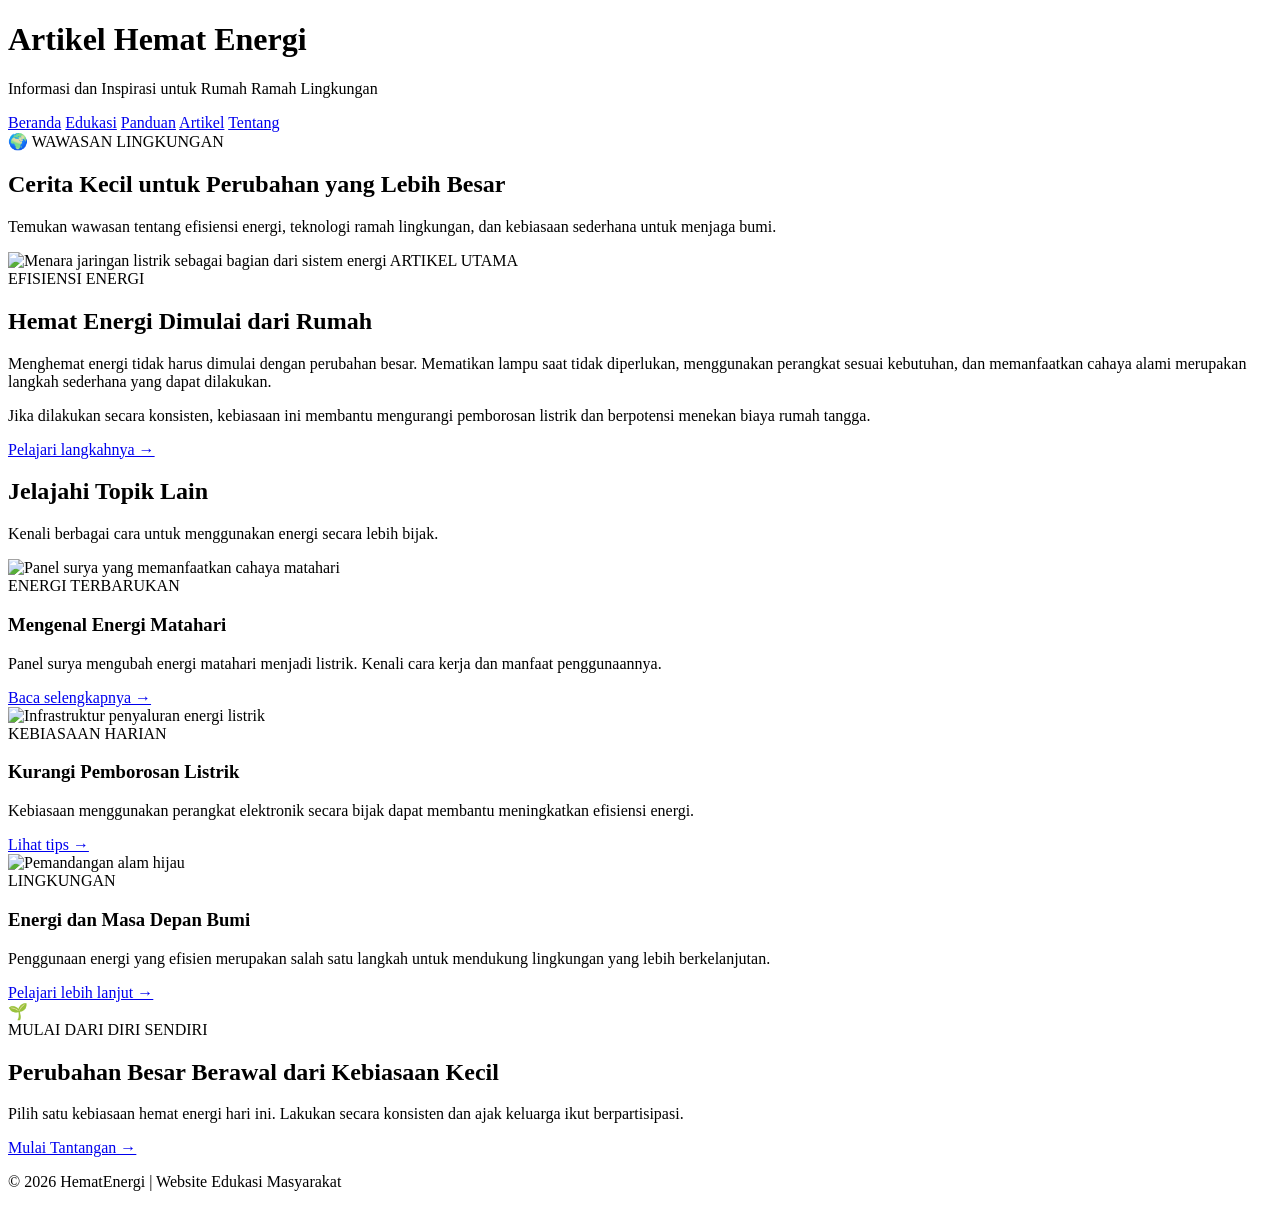
==== artikel.html @ fba602cb "Add files via upload" ====
<!DOCTYPE html>
<html lang="id">
<head>
    <meta charset="UTF-8">
    <meta name="viewport" content="width=device-width, initial-scale=1.0">
    <title>Artikel Hemat Energi</title>
    <link rel="stylesheet" href="css/style.css">
</head>
<body>

    <header>
        <h1>Artikel Hemat Energi</h1>
        <p>Informasi dan Inspirasi untuk Rumah Ramah Lingkungan</p>
    </header>

    <nav>
        <a href="index.html">Beranda</a>
        <a href="edukasi.html">Edukasi</a>
        <a href="panduan.html">Panduan</a>
        <a href="artikel.html">Artikel</a>
        <a href="tentang.html">Tentang</a>
    </nav>

    
<main class="halaman-artikel">

    <section class="artikel-hero">
        <span class="label-hero">🌍 WAWASAN LINGKUNGAN</span>
        <h2>Cerita Kecil untuk Perubahan yang Lebih Besar</h2>
        <p>
            Temukan wawasan tentang efisiensi energi,
            teknologi ramah lingkungan, dan kebiasaan
            sederhana untuk menjaga bumi.
        </p>
    </section>

    <section class="artikel-utama">
        <div class="artikel-gambar">
            <img
                src="https://images.unsplash.com/photo-1473341304170-971dccb5ac1e?auto=format&fit=crop&w=1200&q=85"
                alt="Menara jaringan listrik sebagai bagian dari sistem energi"
                loading="lazy"
            >
            <span class="artikel-label">ARTIKEL UTAMA</span>
        </div>

        <div class="artikel-utama-isi">
            <span class="artikel-kategori">EFISIENSI ENERGI</span>
            <h2>Hemat Energi Dimulai dari Rumah</h2>
            <p>
                Menghemat energi tidak harus dimulai dengan
                perubahan besar. Mematikan lampu saat tidak
                diperlukan, menggunakan perangkat sesuai
                kebutuhan, dan memanfaatkan cahaya alami
                merupakan langkah sederhana yang dapat dilakukan.
            </p>
            <p>
                Jika dilakukan secara konsisten, kebiasaan ini
                membantu mengurangi pemborosan listrik dan
                berpotensi menekan biaya rumah tangga.
            </p>
            <a class="artikel-link" href="panduan.html">
                Pelajari langkahnya →
            </a>
        </div>
    </section>

    <section class="artikel-koleksi">
        <h2>Jelajahi Topik Lain</h2>
        <p class="section-description">
            Kenali berbagai cara untuk menggunakan energi
            secara lebih bijak.
        </p>

        <div class="artikel-grid">

            <article class="artikel-card">
                <img
                    src="https://images.unsplash.com/photo-1509391366360-2e959784a276?auto=format&fit=crop&w=800&q=85"
                    alt="Panel surya yang memanfaatkan cahaya matahari"
                    loading="lazy"
                >
                <div class="artikel-card-isi">
                    <span class="artikel-kategori">ENERGI TERBARUKAN</span>
                    <h3>Mengenal Energi Matahari</h3>
                    <p>
                        Panel surya mengubah energi matahari
                        menjadi listrik. Kenali cara kerja
                        dan manfaat penggunaannya.
                    </p>
                    <a class="artikel-link" href="edukasi.html">
                        Baca selengkapnya →
                    </a>
                </div>
            </article>

            <article class="artikel-card">
                <img
                    src="https://images.unsplash.com/photo-1473341304170-971dccb5ac1e?auto=format&fit=crop&w=800&q=85"
                    alt="Infrastruktur penyaluran energi listrik"
                    loading="lazy"
                >
                <div class="artikel-card-isi">
                    <span class="artikel-kategori">KEBIASAAN HARIAN</span>
                    <h3>Kurangi Pemborosan Listrik</h3>
                    <p>
                        Kebiasaan menggunakan perangkat
                        elektronik secara bijak dapat
                        membantu meningkatkan efisiensi energi.
                    </p>
                    <a class="artikel-link" href="panduan.html">
                        Lihat tips →
                    </a>
                </div>
            </article>

            <article class="artikel-card">
                <img
                    src="https://images.unsplash.com/photo-1470071459604-3b5ec3a7fe05?auto=format&fit=crop&w=800&q=85"
                    alt="Pemandangan alam hijau"
                    loading="lazy"
                >
                <div class="artikel-card-isi">
                    <span class="artikel-kategori">LINGKUNGAN</span>
                    <h3>Energi dan Masa Depan Bumi</h3>
                    <p>
                        Penggunaan energi yang efisien merupakan
                        salah satu langkah untuk mendukung
                        lingkungan yang lebih berkelanjutan.
                    </p>
                    <a class="artikel-link" href="edukasi.html">
                        Pelajari lebih lanjut →
                    </a>
                </div>
            </article>

        </div>
    </section>

    <section class="fakta-energi">
        <div class="fakta-ikon">🌱</div>
        <div>
            <span class="artikel-kategori">MULAI DARI DIRI SENDIRI</span>
            <h2>Perubahan Besar Berawal dari Kebiasaan Kecil</h2>
            <p>
                Pilih satu kebiasaan hemat energi hari ini.
                Lakukan secara konsisten dan ajak keluarga
                ikut berpartisipasi.
            </p>
            <a class="tombol" href="panduan.html">
                Mulai Tantangan →
            </a>
        </div>
    </section>

</main>


    <footer>
        <p>&copy; 2026 HematEnergi | Website Edukasi Masyarakat</p>
    </footer>

</body>
</html>
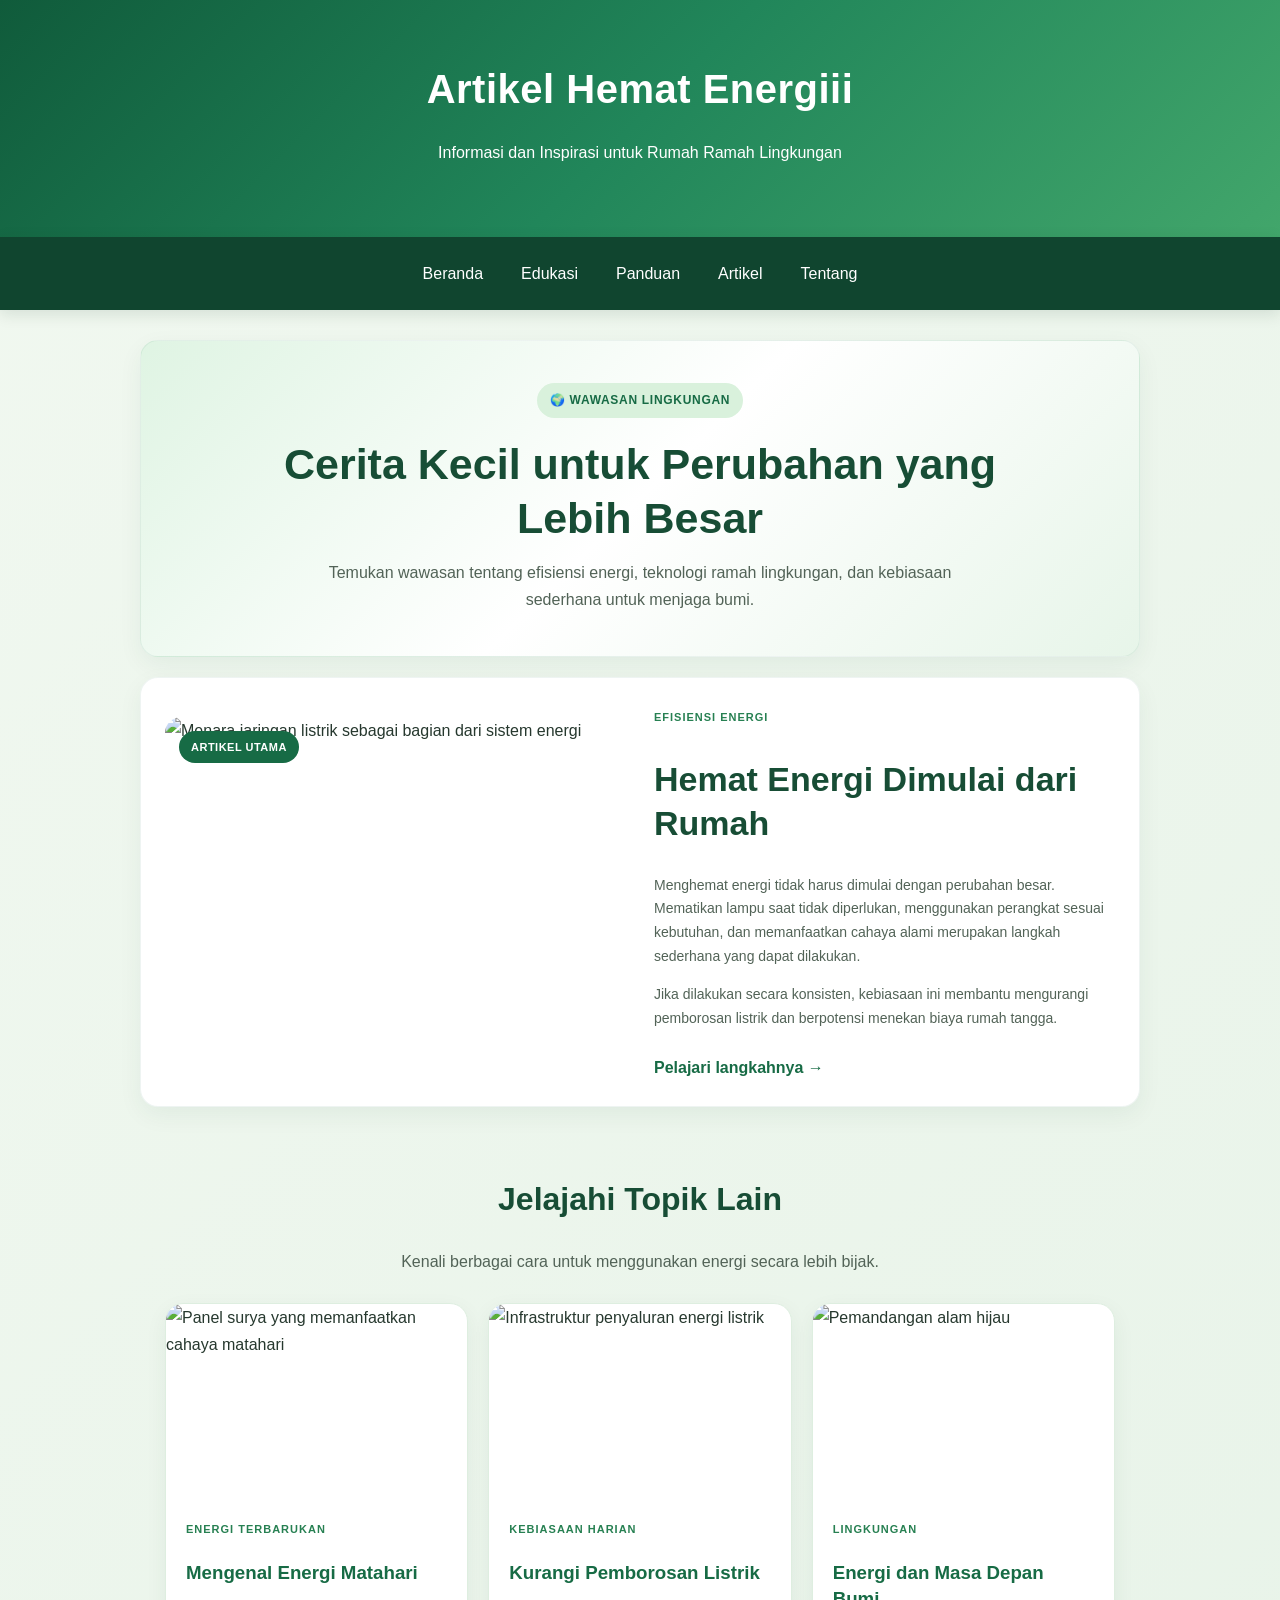
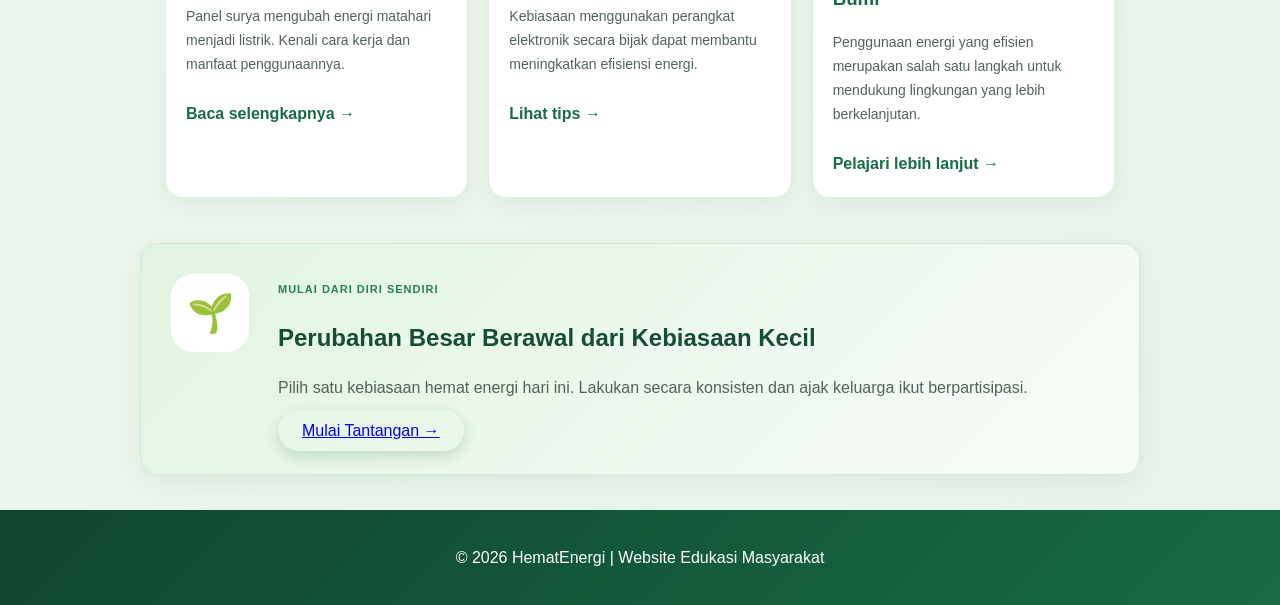
==== commit 922ffafb: "artikel.html" ====
--- a/artikel.html
+++ b/artikel.html
@@ -10,7 +10,7 @@
 <body>
 
     <header>
-        <h1>Artikel Hemat Energi</h1>
+        <h1>Artikel Hemat Energiii</h1>
         <p>Informasi dan Inspirasi untuk Rumah Ramah Lingkungan</p>
     </header>
 
--- a/css/style.css
+++ b/css/style.css
@@ -0,0 +1,1407 @@
+
+body {
+    margin: 0;
+    font-family: Arial, sans-serif;
+    background-color: #f2f7f0;
+    color: #24352b;
+    line-height: 1.7;
+}
+
+header {
+    background-color: #176b45;
+    color: white;
+    text-align: center;
+    padding: 40px 20px;
+}
+
+header h1 {
+    margin: 0;
+    font-size: 40px;
+}
+
+nav {
+    display: flex;
+    justify-content: center;
+    flex-wrap: wrap;
+    gap: 10px;
+    padding: 15px;
+    background-color: #104d34;
+}
+
+nav a {
+    color: white;
+    text-decoration: none;
+    padding: 8px 14px;
+}
+
+nav a:hover {
+    background-color: #2b855b;
+}
+
+main {
+    max-width: 1000px;
+    margin: 30px auto;
+    padding: 0 20px;
+}
+
+section {
+    background-color: white;
+    padding: 25px;
+    margin-bottom: 20px;
+    border-radius: 12px;
+}
+
+section h2 {
+    color: #176b45;
+}
+
+footer {
+    background-color: #104d34;
+    color: white;
+    text-align: center;
+    padding: 18px;
+}
+
+@media (max-width: 600px) {
+    header h1 {
+        font-size: 30px;
+    }
+
+    nav {
+        flex-direction: column;
+        text-align: center;
+    }
+}
+
+.daftar-anggota {
+    list-style: none;
+    padding: 0;
+    margin-top: 20px;
+    display: grid;
+    grid-template-columns: repeat(2, minmax(0, 1fr));
+    gap: 15px;
+}
+
+.daftar-anggota li {
+    display: flex;
+    flex-direction: column;
+    gap: 5px;
+    padding: 16px;
+    background-color: #f2f7f0;
+    border-left: 4px solid #176b45;
+    border-radius: 8px;
+    overflow-wrap: anywhere;
+}
+
+.daftar-anggota strong {
+    color: #176b45;
+}
+
+.daftar-anggota span {
+    color: #526357;
+    font-size: 14px;
+}
+
+/* Tampilan pada layar HP */
+@media (max-width: 600px) {
+    .daftar-anggota {
+        grid-template-columns: 1fr;
+    }
+}
+
+
+/* =================================
+   DESAIN BARU: ECO GREEN MODERN
+================================= */
+
+/* Latar halaman lebih lembut */
+body {
+    background: linear-gradient(135deg, #f1f8f0, #e7f3e8);
+    color: #26382e;
+}
+
+/* Header dengan gradasi dan animasi */
+header {
+    background: linear-gradient(135deg, #105b3b, #21865a, #42a66b);
+    position: relative;
+    overflow: hidden;
+    padding: 55px 20px;
+    animation: fadeDown 0.8s ease both;
+}
+
+header h1 {
+    letter-spacing: 0.5px;
+    animation: fadeUp 0.8s ease 0.15s both;
+}
+
+header p {
+    animation: fadeUp 0.8s ease 0.3s both;
+}
+
+/* Navigasi lebih modern */
+nav {
+    background: #10452f;
+    position: relative;
+    z-index: 2;
+    box-shadow: 0 4px 15px rgba(0, 50, 25, 0.12);
+}
+
+nav a {
+    border-radius: 25px;
+    transition:
+        background-color 0.3s ease,
+        transform 0.3s ease,
+        color 0.3s ease;
+}
+
+nav a:hover {
+    background-color: #d6f5dc;
+    color: #105b3b;
+    transform: translateY(-3px);
+}
+
+/* Animasi masuk untuk bagian konten */
+main > section,
+main article section {
+    animation: fadeUp 0.7s ease both;
+}
+
+main > section:nth-child(2),
+main article section:nth-child(2) {
+    animation-delay: 0.12s;
+}
+
+main > section:nth-child(3),
+main article section:nth-child(3) {
+    animation-delay: 0.24s;
+}
+
+main > section:nth-child(4),
+main article section:nth-child(4) {
+    animation-delay: 0.36s;
+}
+
+main > section:nth-child(5),
+main article section:nth-child(5) {
+    animation-delay: 0.48s;
+}
+
+/* Kartu dengan efek mengambang */
+section {
+    border: 1px solid rgba(23, 107, 69, 0.07);
+    border-radius: 18px;
+    box-shadow: 0 8px 25px rgba(22, 75, 43, 0.06);
+    transition:
+        transform 0.3s ease,
+        box-shadow 0.3s ease;
+}
+
+main > section:hover,
+main article section:hover {
+    transform: translateY(-5px);
+    box-shadow: 0 14px 30px rgba(22, 75, 43, 0.12);
+}
+
+section h2 {
+    color: #176b45;
+    line-height: 1.35;
+}
+
+/* Daftar tips lebih enak dibaca */
+main li {
+    margin-bottom: 10px;
+    line-height: 1.8;
+}
+
+/* Tombol lebih menarik */
+.tombol {
+    border-radius: 30px;
+    padding: 12px 24px;
+    box-shadow: 0 5px 14px rgba(23, 107, 69, 0.2);
+    transition: transform 0.3s ease, box-shadow 0.3s ease;
+}
+
+.tombol:hover {
+    transform: translateY(-3px);
+    box-shadow: 0 9px 20px rgba(23, 107, 69, 0.25);
+}
+
+/* Animasi footer */
+footer {
+    background: linear-gradient(135deg, #10452f, #176b45);
+    margin-top: 35px;
+}
+
+/* Definisi animasi */
+@keyframes fadeUp {
+    from {
+        opacity: 0;
+        transform: translateY(22px);
+    }
+
+    to {
+        opacity: 1;
+        transform: translateY(0);
+    }
+}
+
+@keyframes fadeDown {
+    from {
+        opacity: 0;
+        transform: translateY(-18px);
+    }
+
+    to {
+        opacity: 1;
+        transform: translateY(0);
+    }
+}
+
+/* Tetap nyaman untuk pengguna yang
+   mengurangi animasi */
+@media (prefers-reduced-motion: reduce) {
+    *,
+    *::before,
+    *::after {
+        animation-duration: 0.01ms !important;
+        animation-iteration-count: 1 !important;
+        transition-duration: 0.01ms !important;
+    }
+}
+
+/* Responsif untuk HP */
+@media (max-width: 600px) {
+    header {
+        padding: 38px 18px;
+    }
+
+    header h1 {
+        font-size: 30px;
+    }
+
+    main {
+        padding: 0 14px;
+    }
+
+    section {
+        border-radius: 14px;
+        padding: 20px;
+    }
+
+    main > section:hover,
+    main article section:hover {
+        transform: translateY(-2px);
+    }
+}
+
+/* ===== BERANDA MODERN ===== */
+
+.hero {
+    display: grid;
+    grid-template-columns: 1.1fr 0.9fr;
+    align-items: center;
+    gap: 35px;
+    padding: 38px;
+    background: linear-gradient(135deg, #ffffff, #e5f5e7);
+    overflow: hidden;
+}
+
+.hero-content h2 {
+    color: #174d35;
+    font-size: clamp(30px, 4vw, 48px);
+    line-height: 1.2;
+    margin: 18px 0;
+}
+
+.hero-content h2 span {
+    display: block;
+    color: #278052;
+}
+
+.hero-content > p {
+    color: #526357;
+    margin-bottom: 24px;
+}
+
+.label-hero {
+    display: inline-block;
+    color: #176b45;
+    background: #d9f1dc;
+    border-radius: 30px;
+    padding: 7px 13px;
+    font-size: 12px;
+    font-weight: bold;
+    letter-spacing: 0.7px;
+}
+
+.hero-actions {
+    display: flex;
+    gap: 12px;
+    flex-wrap: wrap;
+}
+
+.tombol-sekunder {
+    background: white;
+    color: #176b45;
+    border: 1px solid #b9d9bf;
+    box-shadow: none;
+}
+
+.tombol-sekunder:hover {
+    background: #e6f4e8;
+}
+
+.hero-visual {
+    position: relative;
+    min-width: 0;
+}
+
+.hero-visual img {
+    display: block;
+    width: 100%;
+    height: 350px;
+    object-fit: cover;
+    border-radius: 22px;
+    box-shadow: 0 15px 35px rgba(20, 75, 43, 0.16);
+}
+
+.hero-caption {
+    position: absolute;
+    left: 12px;
+    right: 12px;
+    bottom: 12px;
+    display: flex;
+    align-items: center;
+    gap: 12px;
+    padding: 14px;
+    border-radius: 14px;
+    background: rgba(255, 255, 255, 0.94);
+}
+
+.hero-caption > span {
+    font-size: 28px;
+}
+
+.hero-caption p {
+    margin: 3px 0 0;
+    font-size: 13px;
+    color: #526357;
+}
+
+.intro-section {
+    text-align: center;
+    background: transparent;
+    box-shadow: none;
+    border: none;
+    max-width: 750px;
+    margin: 45px auto 25px;
+}
+
+.intro-section h2,
+.fitur-section > h2,
+.cta-section h2 {
+    font-size: clamp(25px, 3vw, 34px);
+    color: #174d35;
+}
+
+.section-description {
+    color: #526357;
+    margin-bottom: 25px;
+}
+
+.fitur-section {
+    background: transparent;
+    box-shadow: none;
+    border: none;
+    text-align: center;
+}
+
+.fitur-grid {
+    display: grid;
+    grid-template-columns: repeat(3, minmax(0, 1fr));
+    gap: 20px;
+    margin-top: 28px;
+}
+
+.fitur-card {
+    text-align: left;
+    background: white;
+    padding: 25px;
+    border: 1px solid #e0eee1;
+    border-radius: 18px;
+    box-shadow: 0 8px 25px rgba(22, 75, 43, 0.06);
+    transition: transform 0.3s ease, box-shadow 0.3s ease;
+}
+
+.fitur-card:hover {
+    transform: translateY(-7px);
+    box-shadow: 0 15px 30px rgba(22, 75, 43, 0.13);
+}
+
+.fitur-icon {
+    display: grid;
+    place-items: center;
+    width: 58px;
+    height: 58px;
+    background: #e4f5e5;
+    border-radius: 16px;
+    font-size: 28px;
+}
+
+.fitur-card h3 {
+    color: #176b45;
+    margin-top: 18px;
+}
+
+.fitur-card p {
+    color: #526357;
+    font-size: 14px;
+}
+
+.fitur-card a {
+    display: inline-block;
+    margin-top: 8px;
+    color: #176b45;
+    font-weight: bold;
+    text-decoration: none;
+}
+
+.fitur-card a:hover {
+    text-decoration: underline;
+}
+
+.cta-section {
+    text-align: center;
+    background: linear-gradient(135deg, #dff4e1, #f5fbf3);
+    border: 1px solid #d2ead5;
+    padding: 35px;
+}
+
+.cta-section p {
+    margin-bottom: 22px;
+}
+
+/* Responsif untuk tablet dan HP */
+@media (max-width: 800px) {
+    .hero {
+        grid-template-columns: 1fr;
+        padding: 25px;
+    }
+
+    .hero-visual img {
+        height: 300px;
+    }
+
+    .fitur-grid {
+        grid-template-columns: 1fr;
+    }
+}
+
+@media (max-width: 600px) {
+    .hero {
+        padding: 20px;
+    }
+
+    .hero-visual img {
+        height: 230px;
+    }
+
+    .hero-actions {
+        flex-direction: column;
+    }
+
+    .hero-actions .tombol {
+        text-align: center;
+    }
+
+    .intro-section {
+        margin-top: 25px;
+    }
+
+    .cta-section {
+        padding: 25px 18px;
+    }
+}
+
+/* ===== HALAMAN EDUKASI ===== */
+
+.edukasi-hero {
+    text-align: center;
+    padding: 45px 30px;
+    background: linear-gradient(135deg, #dff4e3, #ffffff, #e7f5e9);
+}
+
+.edukasi-hero h2 {
+    font-size: clamp(30px, 4vw, 44px);
+    color: #174d35;
+    line-height: 1.2;
+}
+
+.edukasi-hero h2 span {
+    display: block;
+    color: #278052;
+}
+
+.edukasi-hero p {
+    max-width: 720px;
+    margin: 0 auto;
+    color: #526357;
+}
+
+.edukasi-intro,
+.dampak-section,
+.sdg-section {
+    background: transparent;
+    border: none;
+    box-shadow: none;
+}
+
+.edukasi-intro > h2,
+.dampak-section > h2,
+.sdg-section > h2 {
+    text-align: center;
+    font-size: clamp(24px, 3vw, 32px);
+}
+
+.edukasi-intro > p {
+    max-width: 720px;
+    margin: 0 auto 25px;
+    text-align: center;
+    color: #526357;
+}
+
+.edukasi-grid {
+    display: grid;
+    grid-template-columns: repeat(3, minmax(0, 1fr));
+    gap: 20px;
+    margin-top: 28px;
+}
+
+.edukasi-card {
+    background: white;
+    padding: 25px;
+    border-radius: 18px;
+    border: 1px solid #deeee0;
+    box-shadow: 0 8px 24px rgba(22, 75, 43, 0.06);
+    transition: transform 0.3s ease, box-shadow 0.3s ease;
+}
+
+.edukasi-card:hover {
+    transform: translateY(-7px);
+    box-shadow: 0 15px 30px rgba(22, 75, 43, 0.12);
+}
+
+.edukasi-icon {
+    display: grid;
+    place-items: center;
+    width: 60px;
+    height: 60px;
+    border-radius: 17px;
+    background: #e3f5e5;
+    font-size: 30px;
+}
+
+.edukasi-card h3,
+.dampak-card h3,
+.sdg-card h3 {
+    color: #176b45;
+}
+
+.edukasi-card p,
+.dampak-card p,
+.sdg-card p {
+    color: #526357;
+    font-size: 14px;
+}
+
+.dampak-grid {
+    display: grid;
+    grid-template-columns: repeat(3, minmax(0, 1fr));
+    gap: 18px;
+}
+
+.dampak-card {
+    display: flex;
+    align-items: flex-start;
+    gap: 14px;
+    background: white;
+    padding: 20px;
+    border-radius: 16px;
+    box-shadow: 0 7px 22px rgba(22, 75, 43, 0.06);
+}
+
+.dampak-card > span {
+    font-size: 28px;
+}
+
+.dampak-card h3 {
+    margin-top: 0;
+}
+
+.sdg-grid {
+    display: grid;
+    grid-template-columns: repeat(2, minmax(0, 1fr));
+    gap: 20px;
+}
+
+.sdg-card {
+    display: flex;
+    align-items: flex-start;
+    gap: 18px;
+    background: white;
+    border: 1px solid #deeee0;
+    border-radius: 18px;
+    padding: 22px;
+    box-shadow: 0 7px 22px rgba(22, 75, 43, 0.06);
+}
+
+.sdg-number {
+    display: grid;
+    place-items: center;
+    flex-shrink: 0;
+    width: 58px;
+    height: 58px;
+    border-radius: 13px;
+    background: #d6a92c;
+    color: white;
+    font-size: 26px;
+    font-weight: bold;
+}
+
+.sdg-13 {
+    background: #3b8d50;
+}
+
+.sdg-card h3 {
+    margin-top: 4px;
+}
+
+.sumber-sdg {
+    text-align: center;
+    font-size: 13px;
+    margin-top: 22px;
+}
+
+.sumber-sdg a {
+    color: #176b45;
+}
+
+.edukasi-cta {
+    text-align: center;
+    padding: 35px 25px;
+    background: linear-gradient(135deg, #dff4e1, #f7fbf5);
+}
+
+.edukasi-cta h2 {
+    font-size: clamp(24px, 3vw, 32px);
+}
+
+.edukasi-cta p {
+    margin-bottom: 22px;
+}
+
+/* Responsivitas Edukasi */
+@media (max-width: 800px) {
+    .edukasi-grid,
+    .dampak-grid {
+        grid-template-columns: repeat(2, minmax(0, 1fr));
+    }
+
+    .sdg-grid {
+        grid-template-columns: 1fr;
+    }
+}
+
+@media (max-width: 600px) {
+    .edukasi-hero {
+        padding: 30px 18px;
+    }
+
+    .edukasi-grid,
+    .dampak-grid {
+        grid-template-columns: 1fr;
+    }
+
+    .edukasi-card,
+    .dampak-card,
+    .sdg-card {
+        padding: 19px;
+    }
+}
+
+/* ===== HALAMAN PANDUAN ===== */
+
+.panduan-hero {
+    text-align: center;
+    padding: 45px 30px;
+    background: linear-gradient(135deg, #dff4e3, #ffffff, #e7f5e9);
+}
+
+.panduan-hero h2 {
+    color: #174d35;
+    font-size: clamp(29px, 4vw, 43px);
+    line-height: 1.25;
+}
+
+.panduan-hero h2 span {
+    display: block;
+    color: #278052;
+}
+
+.panduan-hero p {
+    max-width: 700px;
+    margin: 0 auto;
+    color: #526357;
+}
+
+.panduan-intro,
+.tantangan-section {
+    background: transparent;
+    border: none;
+    box-shadow: none;
+}
+
+.panduan-intro > h2,
+.tantangan-section > h2 {
+    text-align: center;
+    font-size: clamp(25px, 3vw, 32px);
+}
+
+.panduan-intro > .section-description,
+.tantangan-section > p {
+    text-align: center;
+    color: #526357;
+}
+
+.langkah-list {
+    display: grid;
+    gap: 18px;
+    margin-top: 28px;
+}
+
+.langkah-card {
+    display: grid;
+    grid-template-columns: 48px 58px minmax(0, 1fr);
+    align-items: start;
+    gap: 18px;
+    padding: 24px;
+    background: white;
+    border: 1px solid #deeee0;
+    border-radius: 18px;
+    box-shadow: 0 7px 22px rgba(22, 75, 43, 0.06);
+    transition: transform 0.3s ease, box-shadow 0.3s ease;
+}
+
+.langkah-card:hover {
+    transform: translateX(5px);
+    box-shadow: 0 13px 28px rgba(22, 75, 43, 0.12);
+}
+
+.langkah-nomor {
+    color: #278052;
+    font-size: 22px;
+    font-weight: bold;
+    padding-top: 8px;
+}
+
+.langkah-icon {
+    display: grid;
+    place-items: center;
+    width: 58px;
+    height: 58px;
+    background: #e3f5e5;
+    border-radius: 16px;
+    font-size: 28px;
+}
+
+.langkah-isi h3 {
+    color: #176b45;
+    margin: 3px 0 8px;
+}
+
+.langkah-isi p {
+    color: #526357;
+    margin-top: 0;
+}
+
+.langkah-tag {
+    display: inline-block;
+    padding: 5px 11px;
+    border-radius: 20px;
+    background: #e5f5e7;
+    color: #176b45;
+    font-size: 12px;
+    font-weight: bold;
+}
+
+.tantangan-section {
+    padding: 30px;
+    border-radius: 20px;
+    background: linear-gradient(135deg, #e3f5e5, #f8fcf6);
+}
+
+.misi-list {
+    max-width: 650px;
+    margin: 25px auto;
+    display: grid;
+    gap: 12px;
+}
+
+.misi-item {
+    display: flex;
+    align-items: flex-start;
+    gap: 12px;
+    padding: 16px;
+    border-radius: 12px;
+    background: white;
+    border: 1px solid #d9ebdc;
+    cursor: pointer;
+    transition: background-color 0.2s ease;
+}
+
+.misi-item:hover {
+    background: #f1faf1;
+}
+
+.misi-item input {
+    width: 18px;
+    height: 18px;
+    margin-top: 4px;
+    accent-color: #176b45;
+    flex-shrink: 0;
+}
+
+.misi-item input:checked + span {
+    color: #64806b;
+    text-decoration: line-through;
+}
+
+.misi-catatan {
+    font-size: 13px;
+    font-style: italic;
+}
+
+.panduan-cta {
+    text-align: center;
+    padding: 32px 24px;
+    background: white;
+    border: 1px solid #deeee0;
+}
+
+.panduan-cta h2 {
+    color: #174d35;
+}
+
+/* Responsivitas halaman Panduan */
+@media (max-width: 600px) {
+    .panduan-hero {
+        padding: 30px 18px;
+    }
+
+    .langkah-card {
+        grid-template-columns: 38px minmax(0, 1fr);
+        gap: 12px;
+        padding: 18px;
+    }
+
+    .langkah-nomor {
+        grid-row: 1;
+        grid-column: 1;
+    }
+
+    .langkah-icon {
+        grid-column: 1;
+        grid-row: 2;
+        width: 38px;
+        height: 38px;
+        font-size: 21px;
+    }
+
+    .langkah-isi {
+        grid-column: 2;
+        grid-row: 1 / span 2;
+        min-width: 0;
+    }
+
+    .tantangan-section {
+        padding: 22px 16px;
+    }
+}
+
+/* ===== HALAMAN ARTIKEL ===== */
+
+.artikel-hero {
+    text-align: center;
+    padding: 42px 30px;
+    background: linear-gradient(135deg, #dff4e3, #ffffff, #e7f5e9);
+}
+
+.artikel-hero h2 {
+    max-width: 800px;
+    margin: 20px auto 14px;
+    color: #174d35;
+    font-size: clamp(30px, 4vw, 43px);
+    line-height: 1.25;
+}
+
+.artikel-hero p {
+    max-width: 680px;
+    margin: 0 auto;
+    color: #526357;
+}
+
+.artikel-utama {
+    display: grid;
+    grid-template-columns: 1fr 1fr;
+    gap: 28px;
+    align-items: center;
+    padding: 24px;
+}
+
+.artikel-gambar {
+    position: relative;
+    min-width: 0;
+}
+
+.artikel-gambar img {
+    display: block;
+    width: 100%;
+    height: 350px;
+    object-fit: cover;
+    border-radius: 16px;
+}
+
+.artikel-label {
+    position: absolute;
+    left: 14px;
+    top: 14px;
+    padding: 7px 12px;
+    border-radius: 20px;
+    background: #176b45;
+    color: white;
+    font-size: 11px;
+    font-weight: bold;
+    letter-spacing: 0.5px;
+}
+
+.artikel-kategori {
+    color: #278052;
+    font-size: 11px;
+    font-weight: bold;
+    letter-spacing: 1px;
+}
+
+.artikel-utama-isi h2 {
+    color: #174d35;
+    font-size: clamp(25px, 3vw, 34px);
+    line-height: 1.3;
+}
+
+.artikel-utama-isi p {
+    color: #526357;
+    font-size: 14px;
+}
+
+.artikel-link {
+    display: inline-block;
+    margin-top: 10px;
+    color: #176b45;
+    font-weight: bold;
+    text-decoration: none;
+}
+
+.artikel-link:hover {
+    text-decoration: underline;
+}
+
+.artikel-koleksi {
+    background: transparent;
+    border: none;
+    box-shadow: none;
+}
+
+.artikel-koleksi > h2,
+.artikel-koleksi > .section-description {
+    text-align: center;
+}
+
+.artikel-koleksi > h2 {
+    font-size: clamp(25px, 3vw, 32px);
+    color: #174d35;
+}
+
+.section-description {
+    color: #526357;
+}
+
+.artikel-grid {
+    display: grid;
+    grid-template-columns: repeat(3, minmax(0, 1fr));
+    gap: 20px;
+    margin-top: 28px;
+}
+
+.artikel-card {
+    overflow: hidden;
+    min-width: 0;
+    padding: 0;
+    background: white;
+    border: 1px solid #deeee0;
+    border-radius: 18px;
+    box-shadow: 0 7px 22px rgba(22, 75, 43, 0.06);
+    transition: transform 0.3s ease, box-shadow 0.3s ease;
+}
+
+.artikel-card:hover {
+    transform: translateY(-7px);
+    box-shadow: 0 15px 30px rgba(22, 75, 43, 0.13);
+}
+
+.artikel-card img {
+    display: block;
+    width: 100%;
+    height: 190px;
+    object-fit: cover;
+}
+
+.artikel-card-isi {
+    padding: 20px;
+}
+
+.artikel-card h3 {
+    color: #176b45;
+    line-height: 1.4;
+}
+
+.artikel-card p {
+    color: #526357;
+    font-size: 14px;
+}
+
+.fakta-energi {
+    display: grid;
+    grid-template-columns: 85px minmax(0, 1fr);
+    align-items: start;
+    gap: 22px;
+    padding: 30px;
+    background: linear-gradient(135deg, #e0f4e3, #f8fcf6);
+    border: 1px solid #d2ead5;
+    border-radius: 18px;
+}
+
+.fakta-ikon {
+    display: grid;
+    place-items: center;
+    width: 78px;
+    height: 78px;
+    border-radius: 22px;
+    background: white;
+    font-size: 38px;
+}
+
+.fakta-energi h2 {
+    color: #174d35;
+}
+
+.fakta-energi p {
+    color: #526357;
+}
+
+@media (max-width: 800px) {
+    .artikel-utama {
+        grid-template-columns: 1fr;
+    }
+
+    .artikel-grid {
+        grid-template-columns: repeat(2, minmax(0, 1fr));
+    }
+
+    .artikel-gambar img {
+        height: 280px;
+    }
+}
+
+@media (max-width: 600px) {
+    .artikel-hero {
+        padding: 30px 18px;
+    }
+
+    .artikel-utama {
+        padding: 16px;
+    }
+
+    .artikel-gambar img {
+        height: 220px;
+    }
+
+    .artikel-grid {
+        grid-template-columns: 1fr;
+    }
+
+    .artikel-card img {
+        height: 210px;
+    }
+
+    .fakta-energi {
+        grid-template-columns: 1fr;
+        padding: 22px;
+    }
+}
+
+/* ===== HALAMAN TENTANG ===== */
+
+.tentang-hero {
+    text-align: center;
+    padding: 45px 30px;
+    background: linear-gradient(135deg, #dff4e3, #ffffff, #e7f5e9);
+}
+
+.tentang-hero h2 {
+    max-width: 850px;
+    margin: 20px auto;
+    color: #174d35;
+    font-size: clamp(29px, 4vw, 43px);
+    line-height: 1.25;
+}
+
+.tentang-hero h2 span {
+    display: block;
+    color: #278052;
+}
+
+.tentang-hero p {
+    max-width: 700px;
+    margin: 0 auto;
+    color: #526357;
+}
+
+.tentang-intro {
+    text-align: center;
+    max-width: 800px;
+    margin: 30px auto;
+    background: white;
+    border: 1px solid #deeee0;
+}
+
+.tentang-icon {
+    display: grid;
+    place-items: center;
+    width: 76px;
+    height: 76px;
+    margin: 0 auto 18px;
+    border-radius: 23px;
+    background: #e3f5e5;
+    font-size: 38px;
+}
+
+.tentang-intro h2,
+.tujuan-section > h2,
+.tim-section > h2,
+.referensi-section > h2 {
+    color: #174d35;
+    font-size: clamp(24px, 3vw, 32px);
+}
+
+.tentang-intro p {
+    color: #526357;
+}
+
+.tujuan-section,
+.tim-section {
+    background: transparent;
+    border: none;
+    box-shadow: none;
+}
+
+.tujuan-section > h2,
+.tim-section > h2,
+.tujuan-section > .section-description,
+.tim-section > .section-description {
+    text-align: center;
+}
+
+.tujuan-grid {
+    display: grid;
+    grid-template-columns: repeat(3, minmax(0, 1fr));
+    gap: 20px;
+    margin-top: 28px;
+}
+
+.tujuan-card {
+    padding: 24px;
+    background: white;
+    border: 1px solid #deeee0;
+    border-radius: 18px;
+    box-shadow: 0 7px 22px rgba(22, 75, 43, 0.06);
+    transition: transform 0.3s ease, box-shadow 0.3s ease;
+}
+
+.tujuan-card:hover,
+.anggota-card:hover {
+    transform: translateY(-6px);
+    box-shadow: 0 14px 28px rgba(22, 75, 43, 0.12);
+}
+
+.tujuan-icon {
+    display: grid;
+    place-items: center;
+    width: 58px;
+    height: 58px;
+    border-radius: 17px;
+    background: #e3f5e5;
+    font-size: 29px;
+}
+
+.tujuan-card h3 {
+    color: #176b45;
+}
+
+.tujuan-card p {
+    color: #526357;
+    font-size: 14px;
+}
+
+.tim-grid {
+    display: grid;
+    grid-template-columns: repeat(2, minmax(0, 1fr));
+    gap: 20px;
+    margin-top: 28px;
+}
+
+.anggota-card {
+    min-width: 0;
+    text-align: center;
+    padding: 25px 20px;
+    background: white;
+    border: 1px solid #deeee0;
+    border-radius: 18px;
+    box-shadow: 0 7px 22px rgba(22, 75, 43, 0.06);
+    transition: transform 0.3s ease, box-shadow 0.3s ease;
+}
+
+.avatar-anggota {
+    display: grid;
+    place-items: center;
+    width: 72px;
+    height: 72px;
+    margin: 0 auto 15px;
+    border-radius: 50%;
+    background: linear-gradient(135deg, #dff4e3, #b9e4c0);
+    font-size: 34px;
+}
+
+.anggota-label {
+    color: #278052;
+    font-size: 11px;
+    font-weight: bold;
+    letter-spacing: 1px;
+}
+
+.anggota-card h3 {
+    color: #174d35;
+    overflow-wrap: anywhere;
+    line-height: 1.5;
+}
+
+.anggota-card p {
+    margin-bottom: 0;
+    color: #526357;
+    font-size: 14px;
+}
+
+.referensi-section {
+    background: white;
+    border: 1px solid #deeee0;
+}
+
+.referensi-section > p {
+    color: #526357;
+}
+
+.referensi-item {
+    display: flex;
+    align-items: center;
+    gap: 14px;
+    margin-top: 13px;
+    padding: 16px;
+    border: 1px solid #deeee0;
+    border-radius: 12px;
+    color: #26382e;
+    text-decoration: none;
+    transition: background-color 0.25s ease,
+                transform 0.25s ease;
+}
+
+.referensi-item:hover {
+    background: #f0f8ef;
+    transform: translateX(4px);
+}
+
+.referensi-item > span:first-child {
+    font-size: 25px;
+}
+
+.referensi-item > div {
+    flex: 1;
+    min-width: 0;
+}
+
+.referensi-item strong {
+    color: #176b45;
+}
+
+.referensi-item p {
+    margin: 4px 0 0;
+    color: #526357;
+    font-size: 13px;
+}
+
+.referensi-panah {
+    color: #278052;
+    font-size: 20px;
+}
+
+.tentang-cta {
+    text-align: center;
+    padding: 35px 25px;
+    background: linear-gradient(135deg, #dff4e1, #f7fbf5);
+    border: 1px solid #d2ead5;
+}
+
+.tentang-cta h2 {
+    color: #174d35;
+    font-size: clamp(24px, 3vw, 32px);
+}
+
+.tentang-cta p {
+    color: #526357;
+    margin-bottom: 22px;
+}
+
+@media (max-width: 800px) {
+    .tujuan-grid {
+        grid-template-columns: repeat(2, minmax(0, 1fr));
+    }
+}
+
+@media (max-width: 600px) {
+    .tentang-hero {
+        padding: 30px 18px;
+    }
+
+    .tujuan-grid,
+    .tim-grid {
+        grid-template-columns: 1fr;
+    }
+
+    .tentang-intro,
+    .tujuan-card,
+    .anggota-card {
+        padding: 20px;
+    }
+
+    .referensi-item {
+        padding: 13px;
+        gap: 10px;
+    }
+}
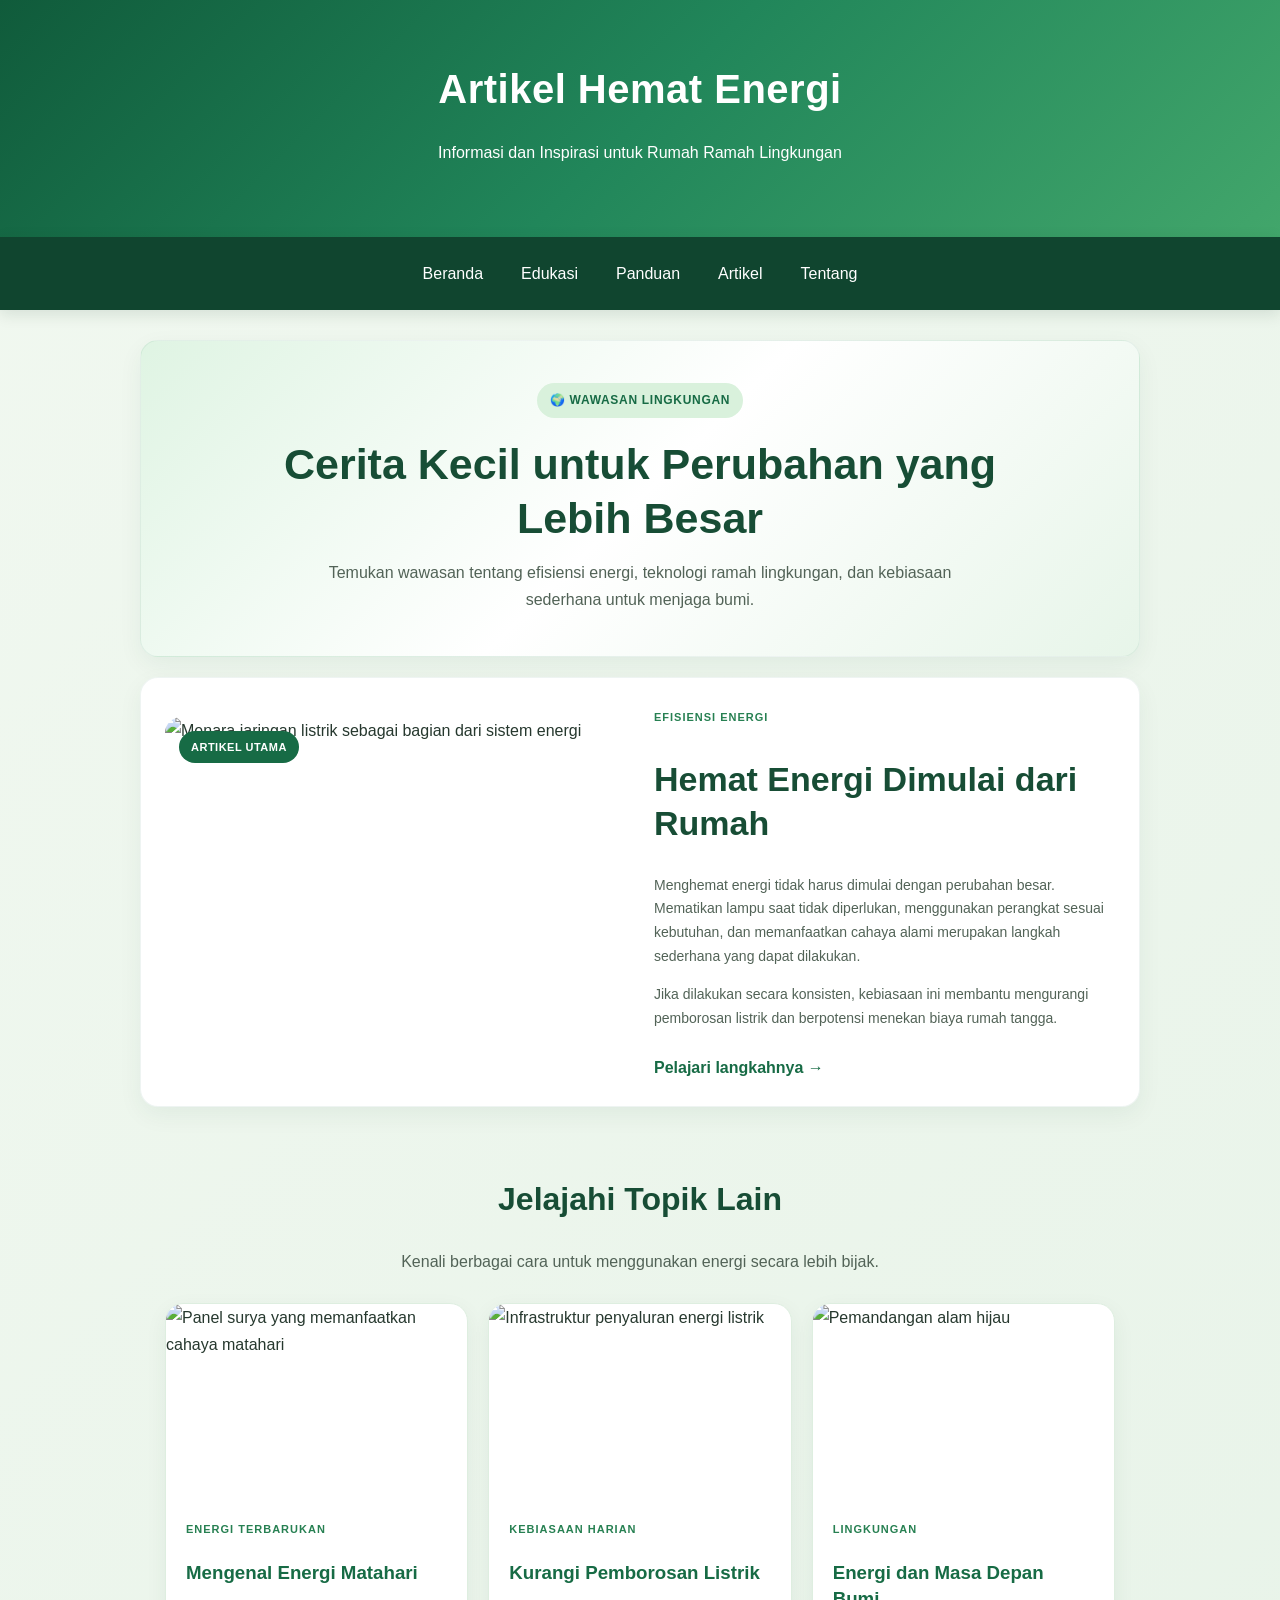
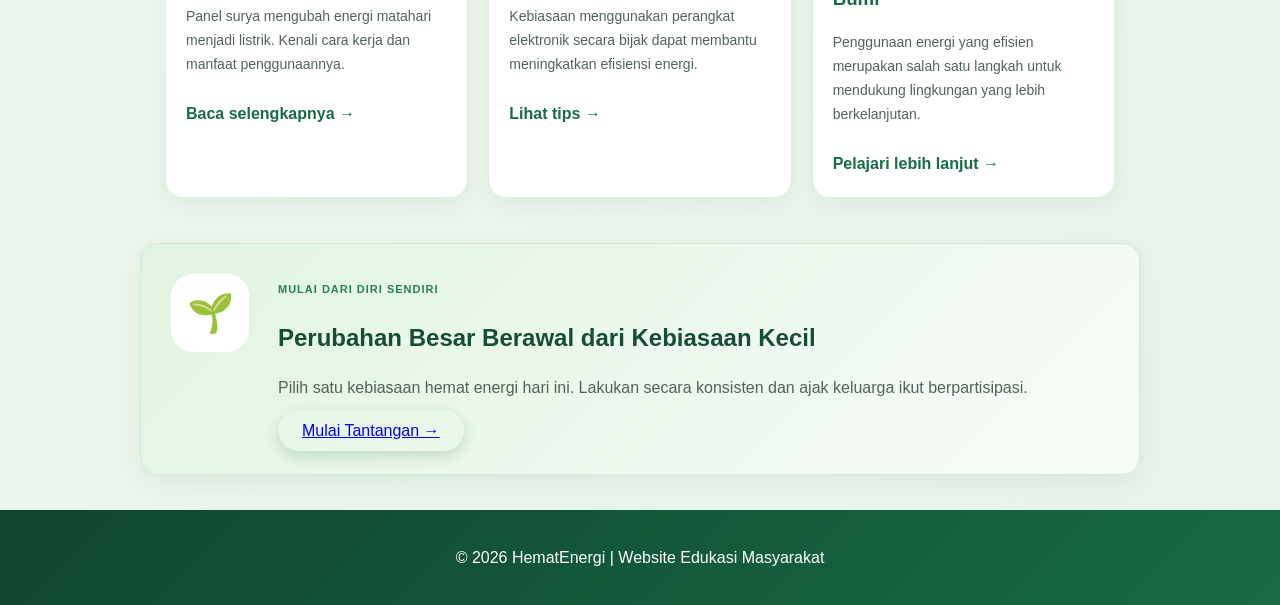
==== commit 5d8e9eb6: "artikel.html" ====
--- a/artikel.html
+++ b/artikel.html
@@ -10,7 +10,7 @@
 <body>
 
     <header>
-        <h1>Artikel Hemat Energiii</h1>
+        <h1>Artikel Hemat Energi</h1>
         <p>Informasi dan Inspirasi untuk Rumah Ramah Lingkungan</p>
     </header>
 
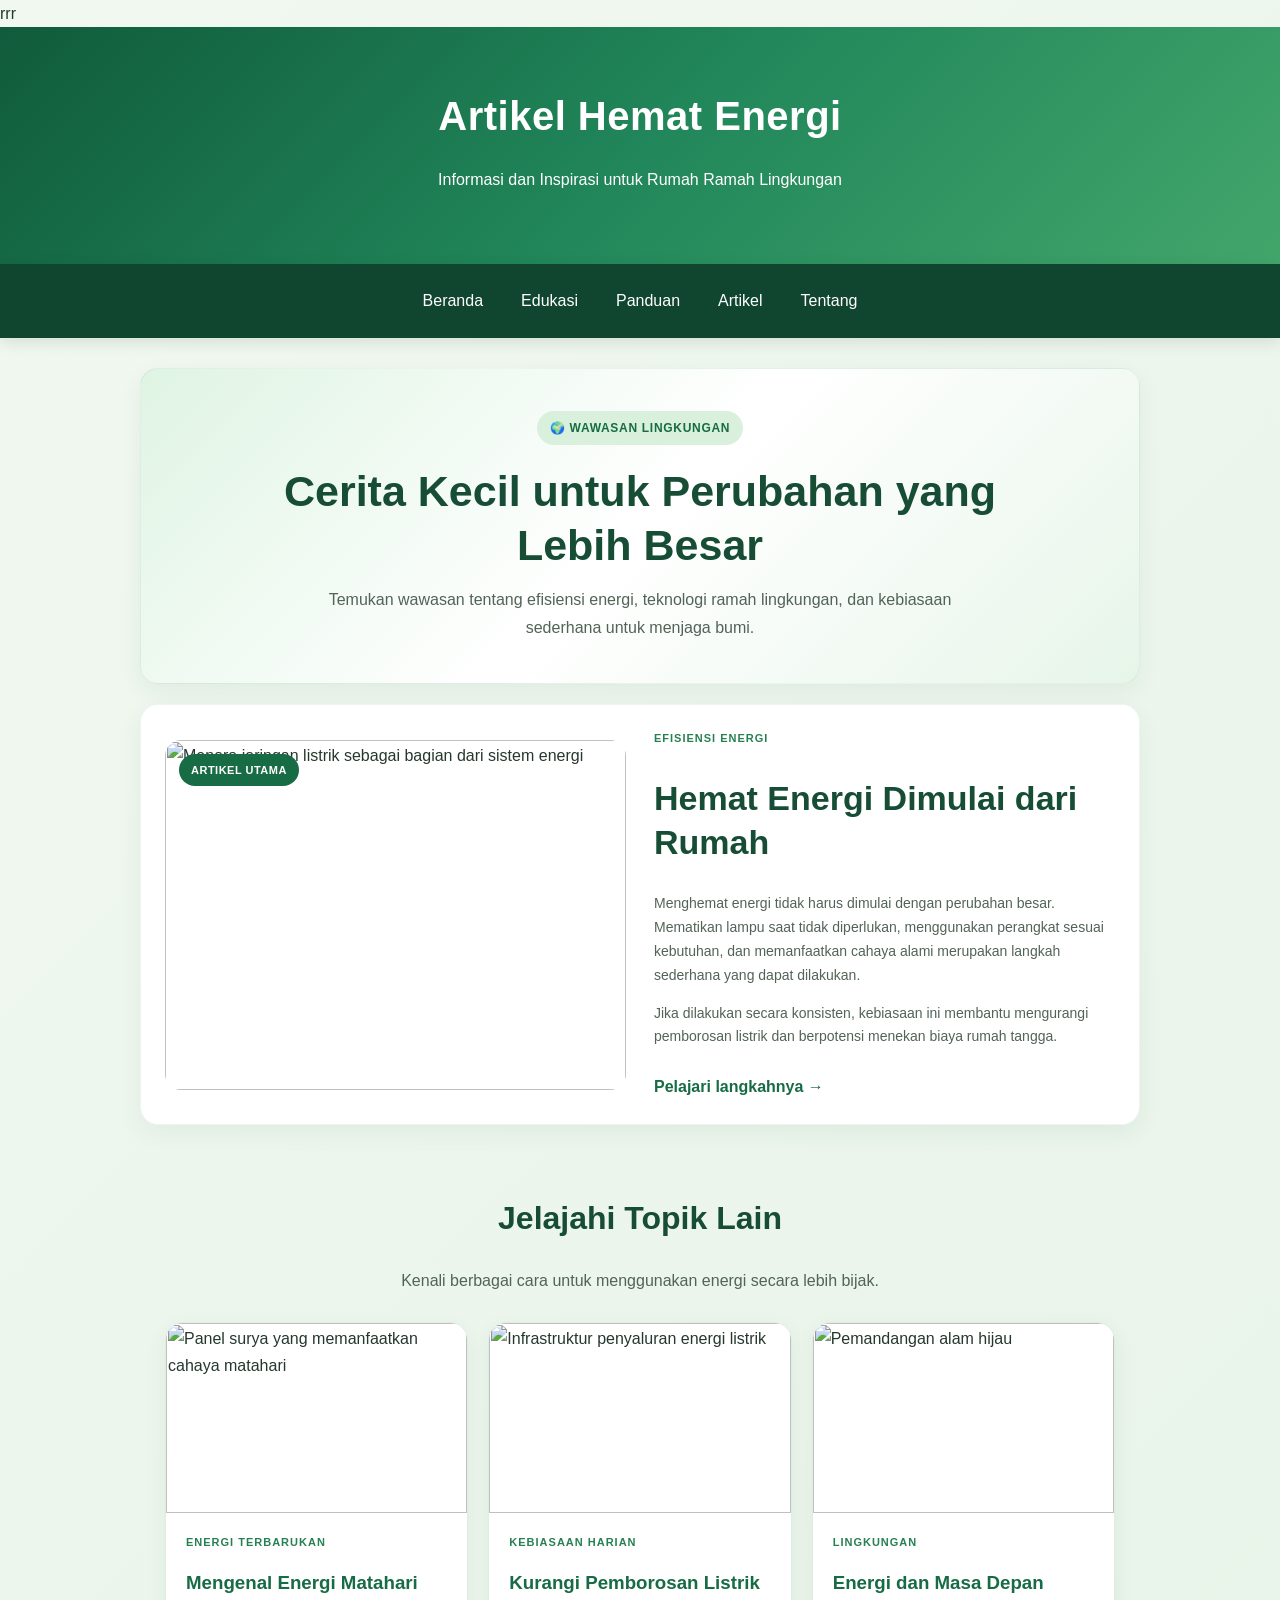
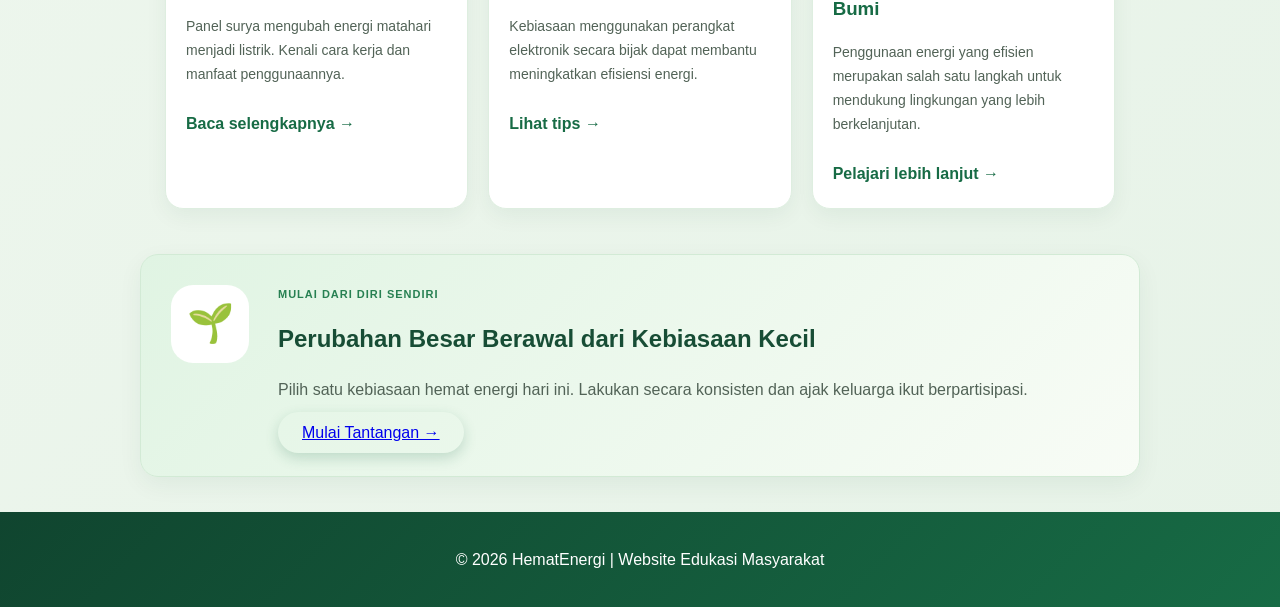
==== commit 4a4c1344: "artikel.html" ====
--- a/artikel.html
+++ b/artikel.html
@@ -1,4 +1,4 @@
-
+rrr
 <!DOCTYPE html>
 <html lang="id">
 <head>
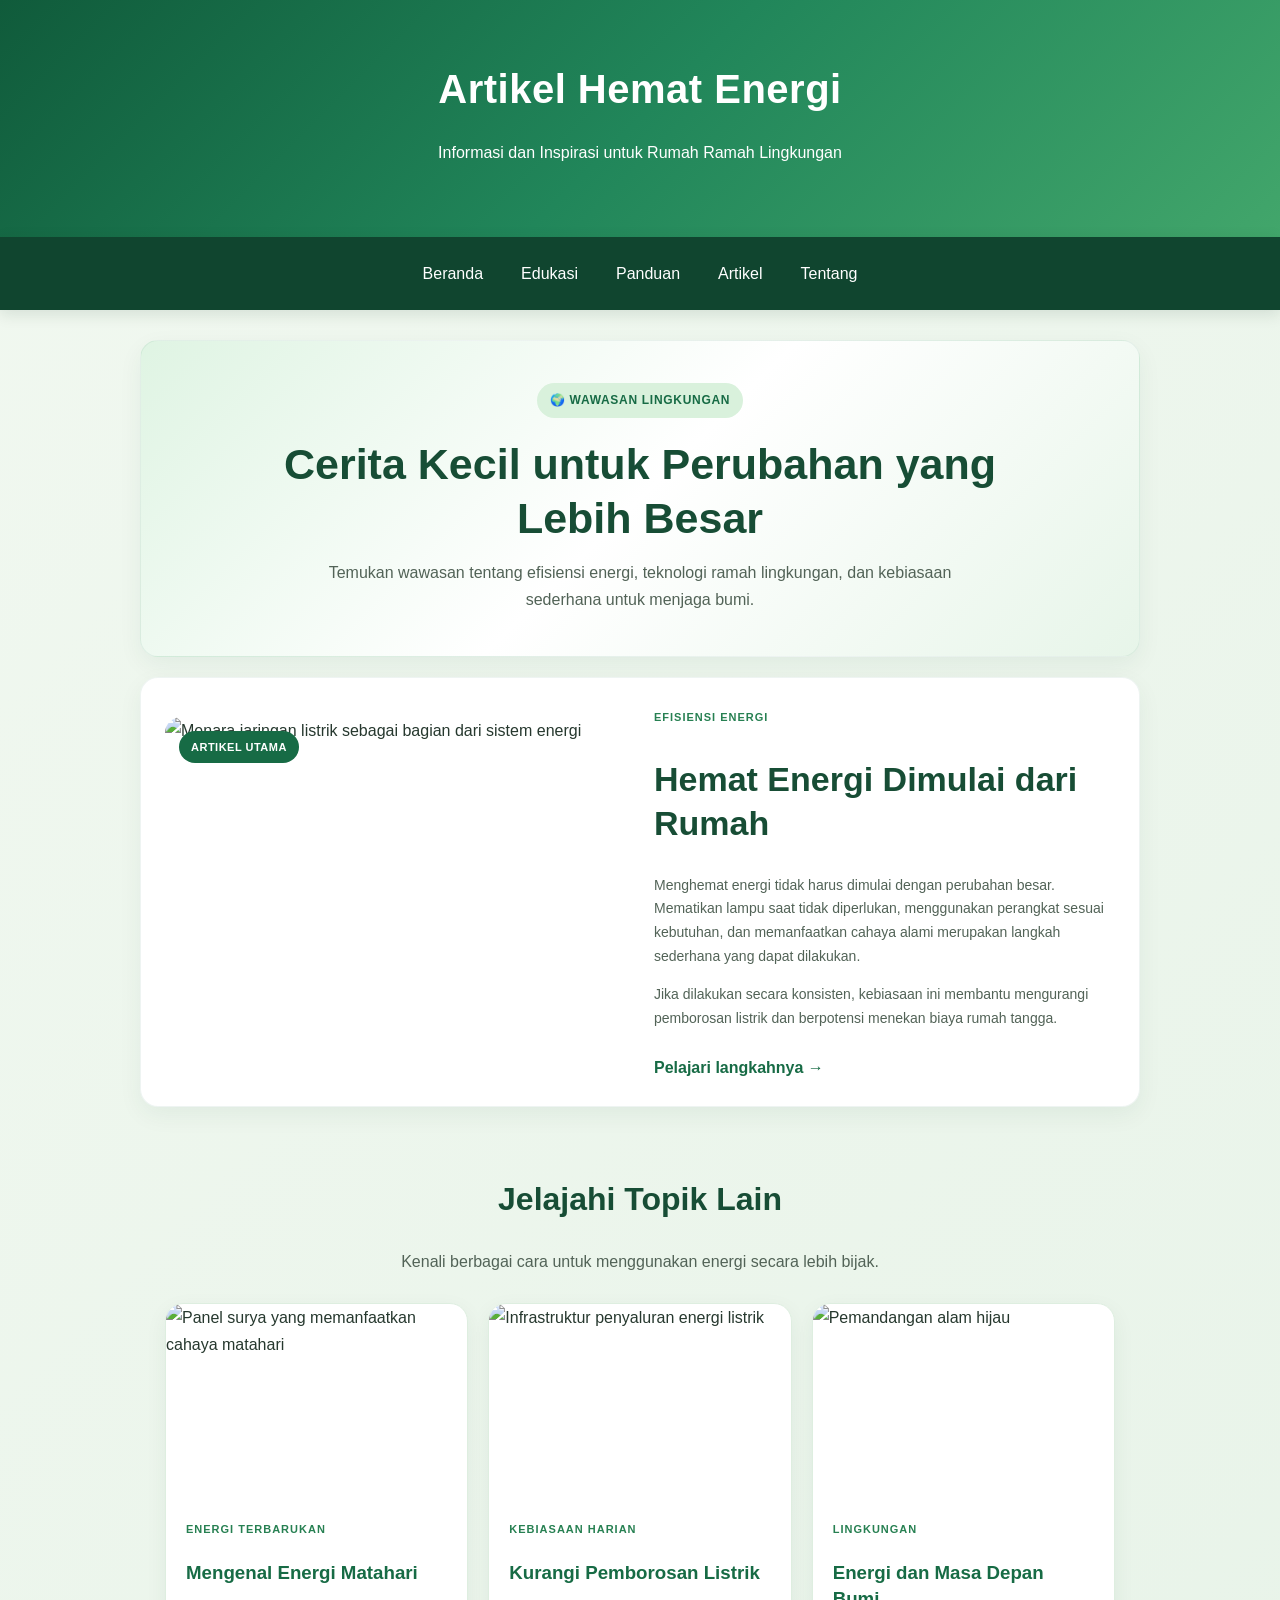
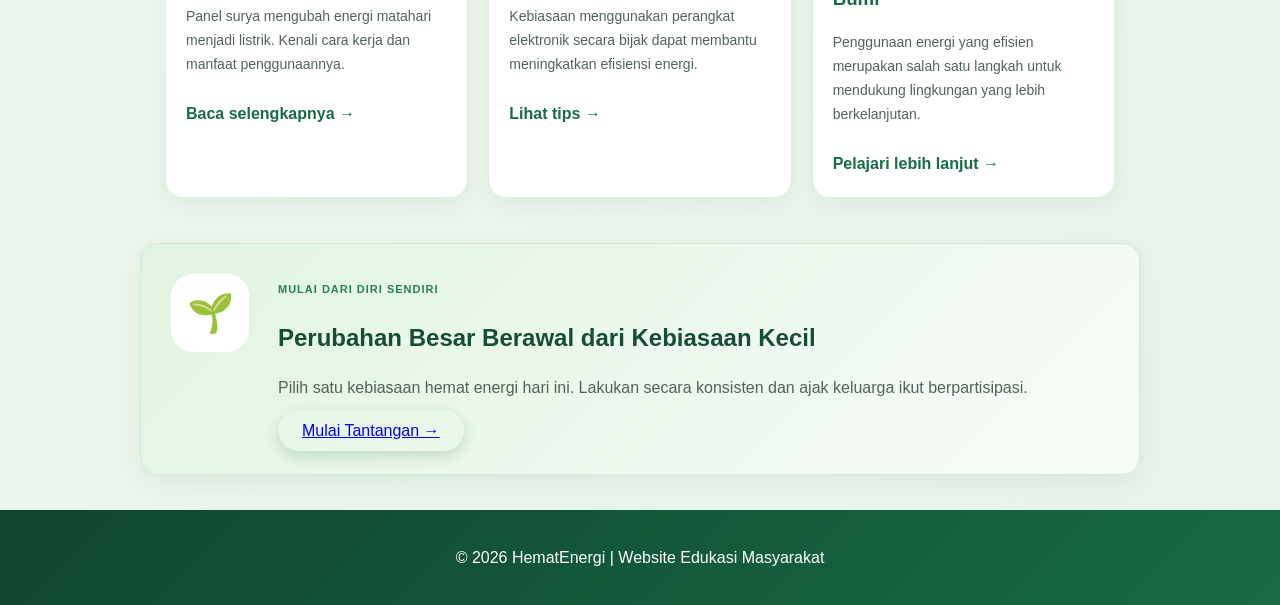
==== commit 0d869619: "artikel.html" ====
--- a/artikel.html
+++ b/artikel.html
@@ -1,4 +1,4 @@
-rrr
+
 <!DOCTYPE html>
 <html lang="id">
 <head>
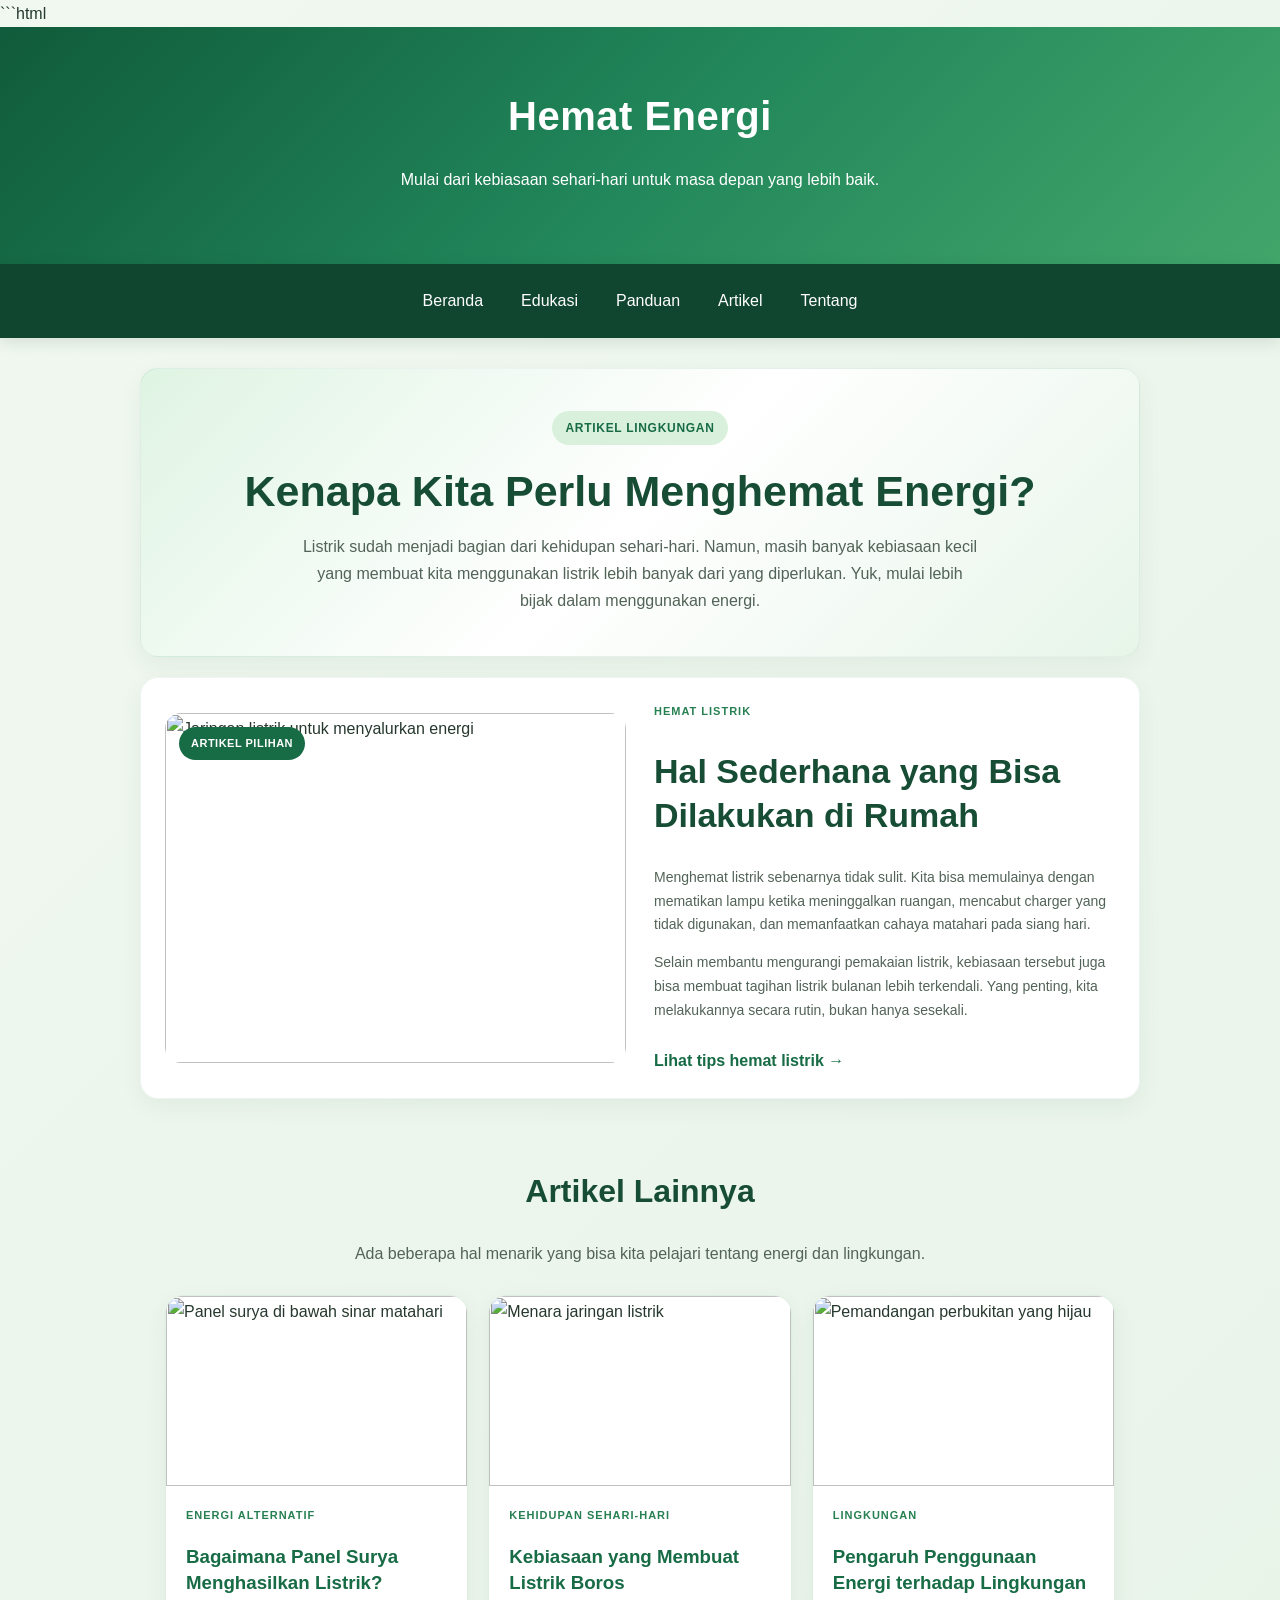
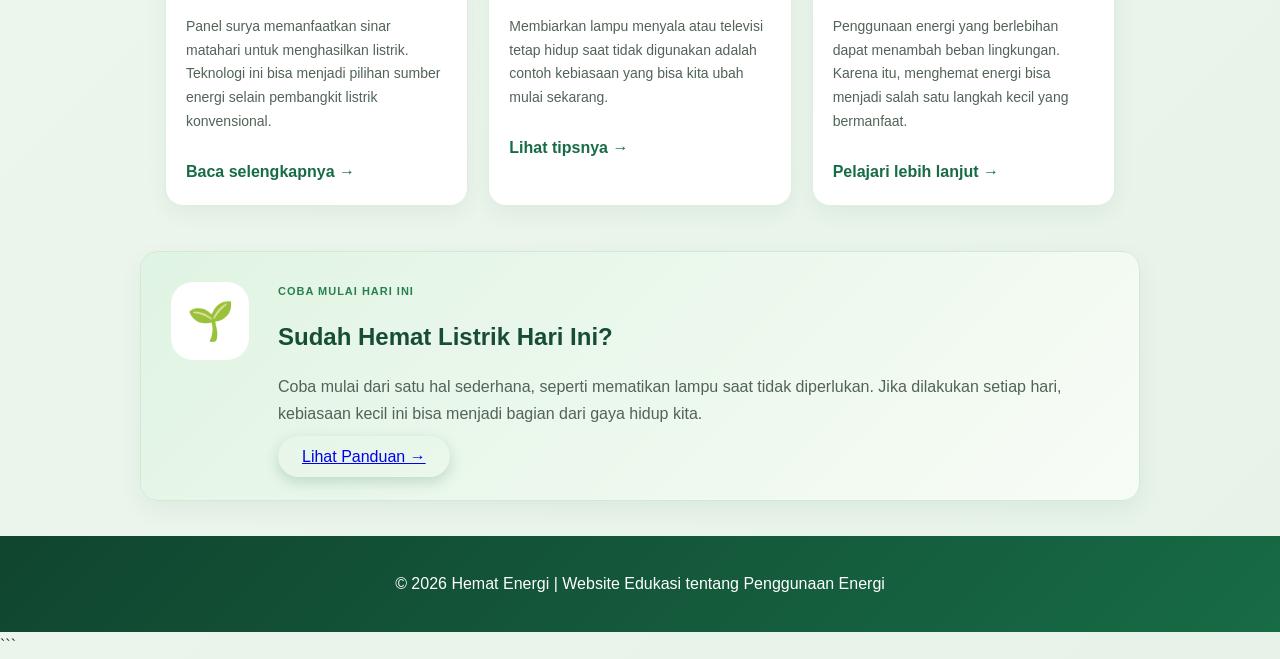
==== commit db20e67a: "Update artikel.html" ====
--- a/artikel.html
+++ b/artikel.html
@@ -1,4 +1,4 @@
-
+```html
 <!DOCTYPE html>
 <html lang="id">
 <head>
@@ -10,8 +10,8 @@
 <body>
 
     <header>
-        <h1>Artikel Hemat Energi</h1>
-        <p>Informasi dan Inspirasi untuk Rumah Ramah Lingkungan</p>
+        <h1>Hemat Energi</h1>
+        <p>Mulai dari kebiasaan sehari-hari untuk masa depan yang lebih baik.</p>
     </header>
 
     <nav>
@@ -22,144 +22,150 @@
         <a href="tentang.html">Tentang</a>
     </nav>
 
-    
-<main class="halaman-artikel">
+    <main class="halaman-artikel">
 
-    <section class="artikel-hero">
-        <span class="label-hero">🌍 WAWASAN LINGKUNGAN</span>
-        <h2>Cerita Kecil untuk Perubahan yang Lebih Besar</h2>
-        <p>
-            Temukan wawasan tentang efisiensi energi,
-            teknologi ramah lingkungan, dan kebiasaan
-            sederhana untuk menjaga bumi.
-        </p>
-    </section>
+        <section class="artikel-hero">
+            <span class="label-hero">ARTIKEL LINGKUNGAN</span>
+            <h2>Kenapa Kita Perlu Menghemat Energi?</h2>
+            <p>
+                Listrik sudah menjadi bagian dari kehidupan sehari-hari.
+                Namun, masih banyak kebiasaan kecil yang membuat kita
+                menggunakan listrik lebih banyak dari yang diperlukan.
+                Yuk, mulai lebih bijak dalam menggunakan energi.
+            </p>
+        </section>
 
-    <section class="artikel-utama">
-        <div class="artikel-gambar">
-            <img
-                src="https://images.unsplash.com/photo-1473341304170-971dccb5ac1e?auto=format&fit=crop&w=1200&q=85"
-                alt="Menara jaringan listrik sebagai bagian dari sistem energi"
-                loading="lazy"
-            >
-            <span class="artikel-label">ARTIKEL UTAMA</span>
-        </div>
-
-        <div class="artikel-utama-isi">
-            <span class="artikel-kategori">EFISIENSI ENERGI</span>
-            <h2>Hemat Energi Dimulai dari Rumah</h2>
-            <p>
-                Menghemat energi tidak harus dimulai dengan
-                perubahan besar. Mematikan lampu saat tidak
-                diperlukan, menggunakan perangkat sesuai
-                kebutuhan, dan memanfaatkan cahaya alami
-                merupakan langkah sederhana yang dapat dilakukan.
-            </p>
-            <p>
-                Jika dilakukan secara konsisten, kebiasaan ini
-                membantu mengurangi pemborosan listrik dan
-                berpotensi menekan biaya rumah tangga.
-            </p>
-            <a class="artikel-link" href="panduan.html">
-                Pelajari langkahnya →
-            </a>
-        </div>
-    </section>
-
-    <section class="artikel-koleksi">
-        <h2>Jelajahi Topik Lain</h2>
-        <p class="section-description">
-            Kenali berbagai cara untuk menggunakan energi
-            secara lebih bijak.
-        </p>
-
-        <div class="artikel-grid">
-
-            <article class="artikel-card">
+        <section class="artikel-utama">
+            <div class="artikel-gambar">
                 <img
-                    src="https://images.unsplash.com/photo-1509391366360-2e959784a276?auto=format&fit=crop&w=800&q=85"
-                    alt="Panel surya yang memanfaatkan cahaya matahari"
+                    src="https://images.unsplash.com/photo-1473341304170-971dccb5ac1e?auto=format&fit=crop&w=1200&q=85"
+                    alt="Jaringan listrik untuk menyalurkan energi"
                     loading="lazy"
                 >
-                <div class="artikel-card-isi">
-                    <span class="artikel-kategori">ENERGI TERBARUKAN</span>
-                    <h3>Mengenal Energi Matahari</h3>
-                    <p>
-                        Panel surya mengubah energi matahari
-                        menjadi listrik. Kenali cara kerja
-                        dan manfaat penggunaannya.
-                    </p>
-                    <a class="artikel-link" href="edukasi.html">
-                        Baca selengkapnya →
-                    </a>
-                </div>
-            </article>
+                <span class="artikel-label">ARTIKEL PILIHAN</span>
+            </div>
 
-            <article class="artikel-card">
-                <img
-                    src="https://images.unsplash.com/photo-1473341304170-971dccb5ac1e?auto=format&fit=crop&w=800&q=85"
-                    alt="Infrastruktur penyaluran energi listrik"
-                    loading="lazy"
-                >
-                <div class="artikel-card-isi">
-                    <span class="artikel-kategori">KEBIASAAN HARIAN</span>
-                    <h3>Kurangi Pemborosan Listrik</h3>
-                    <p>
-                        Kebiasaan menggunakan perangkat
-                        elektronik secara bijak dapat
-                        membantu meningkatkan efisiensi energi.
-                    </p>
-                    <a class="artikel-link" href="panduan.html">
-                        Lihat tips →
-                    </a>
-                </div>
-            </article>
+            <div class="artikel-utama-isi">
+                <span class="artikel-kategori">HEMAT LISTRIK</span>
+                <h2>Hal Sederhana yang Bisa Dilakukan di Rumah</h2>
+                <p>
+                    Menghemat listrik sebenarnya tidak sulit.
+                    Kita bisa memulainya dengan mematikan lampu
+                    ketika meninggalkan ruangan, mencabut charger
+                    yang tidak digunakan, dan memanfaatkan cahaya
+                    matahari pada siang hari.
+                </p>
+                <p>
+                    Selain membantu mengurangi pemakaian listrik,
+                    kebiasaan tersebut juga bisa membuat tagihan
+                    listrik bulanan lebih terkendali. Yang penting,
+                    kita melakukannya secara rutin, bukan hanya
+                    sesekali.
+                </p>
+                <a class="artikel-link" href="panduan.html">
+                    Lihat tips hemat listrik →
+                </a>
+            </div>
+        </section>
 
-            <article class="artikel-card">
-                <img
-                    src="https://images.unsplash.com/photo-1470071459604-3b5ec3a7fe05?auto=format&fit=crop&w=800&q=85"
-                    alt="Pemandangan alam hijau"
-                    loading="lazy"
-                >
-                <div class="artikel-card-isi">
-                    <span class="artikel-kategori">LINGKUNGAN</span>
-                    <h3>Energi dan Masa Depan Bumi</h3>
-                    <p>
-                        Penggunaan energi yang efisien merupakan
-                        salah satu langkah untuk mendukung
-                        lingkungan yang lebih berkelanjutan.
-                    </p>
-                    <a class="artikel-link" href="edukasi.html">
-                        Pelajari lebih lanjut →
-                    </a>
-                </div>
-            </article>
+        <section class="artikel-koleksi">
+            <h2>Artikel Lainnya</h2>
+            <p class="section-description">
+                Ada beberapa hal menarik yang bisa kita pelajari
+                tentang energi dan lingkungan.
+            </p>
 
-        </div>
-    </section>
+            <div class="artikel-grid">
 
-    <section class="fakta-energi">
-        <div class="fakta-ikon">🌱</div>
-        <div>
-            <span class="artikel-kategori">MULAI DARI DIRI SENDIRI</span>
-            <h2>Perubahan Besar Berawal dari Kebiasaan Kecil</h2>
-            <p>
-                Pilih satu kebiasaan hemat energi hari ini.
-                Lakukan secara konsisten dan ajak keluarga
-                ikut berpartisipasi.
-            </p>
-            <a class="tombol" href="panduan.html">
-                Mulai Tantangan →
-            </a>
-        </div>
-    </section>
+                <article class="artikel-card">
+                    <img
+                        src="https://images.unsplash.com/photo-1509391366360-2e959784a276?auto=format&fit=crop&w=800&q=85"
+                        alt="Panel surya di bawah sinar matahari"
+                        loading="lazy"
+                    >
+                    <div class="artikel-card-isi">
+                        <span class="artikel-kategori">ENERGI ALTERNATIF</span>
+                        <h3>Bagaimana Panel Surya Menghasilkan Listrik?</h3>
+                        <p>
+                            Panel surya memanfaatkan sinar matahari
+                            untuk menghasilkan listrik. Teknologi ini
+                            bisa menjadi pilihan sumber energi selain
+                            pembangkit listrik konvensional.
+                        </p>
+                        <a class="artikel-link" href="edukasi.html">
+                            Baca selengkapnya →
+                        </a>
+                    </div>
+                </article>
 
-</main>
+                <article class="artikel-card">
+                    <img
+                        src="https://images.unsplash.com/photo-1473341304170-971dccb5ac1e?auto=format&fit=crop&w=800&q=85"
+                        alt="Menara jaringan listrik"
+                        loading="lazy"
+                    >
+                    <div class="artikel-card-isi">
+                        <span class="artikel-kategori">KEHIDUPAN SEHARI-HARI</span>
+                        <h3>Kebiasaan yang Membuat Listrik Boros</h3>
+                        <p>
+                            Membiarkan lampu menyala atau televisi
+                            tetap hidup saat tidak digunakan adalah
+                            contoh kebiasaan yang bisa kita ubah
+                            mulai sekarang.
+                        </p>
+                        <a class="artikel-link" href="panduan.html">
+                            Lihat tipsnya →
+                        </a>
+                    </div>
+                </article>
 
+                <article class="artikel-card">
+                    <img
+                        src="https://images.unsplash.com/photo-1470071459604-3b5ec3a7fe05?auto=format&fit=crop&w=800&q=85"
+                        alt="Pemandangan perbukitan yang hijau"
+                        loading="lazy"
+                    >
+                    <div class="artikel-card-isi">
+                        <span class="artikel-kategori">LINGKUNGAN</span>
+                        <h3>Pengaruh Penggunaan Energi terhadap Lingkungan</h3>
+                        <p>
+                            Penggunaan energi yang berlebihan dapat
+                            menambah beban lingkungan. Karena itu,
+                            menghemat energi bisa menjadi salah satu
+                            langkah kecil yang bermanfaat.
+                        </p>
+                        <a class="artikel-link" href="edukasi.html">
+                            Pelajari lebih lanjut →
+                        </a>
+                    </div>
+                </article>
+
+            </div>
+        </section>
+
+        <section class="fakta-energi">
+            <div class="fakta-ikon">🌱</div>
+            <div>
+                <span class="artikel-kategori">COBA MULAI HARI INI</span>
+                <h2>Sudah Hemat Listrik Hari Ini?</h2>
+                <p>
+                    Coba mulai dari satu hal sederhana, seperti
+                    mematikan lampu saat tidak diperlukan.
+                    Jika dilakukan setiap hari, kebiasaan kecil
+                    ini bisa menjadi bagian dari gaya hidup kita.
+                </p>
+                <a class="tombol" href="panduan.html">
+                    Lihat Panduan →
+                </a>
+            </div>
+        </section>
+
+    </main>
 
     <footer>
-        <p>&copy; 2026 HematEnergi | Website Edukasi Masyarakat</p>
+        <p>&copy; 2026 Hemat Energi | Website Edukasi tentang Penggunaan Energi</p>
     </footer>
 
 </body>
 </html>
+```
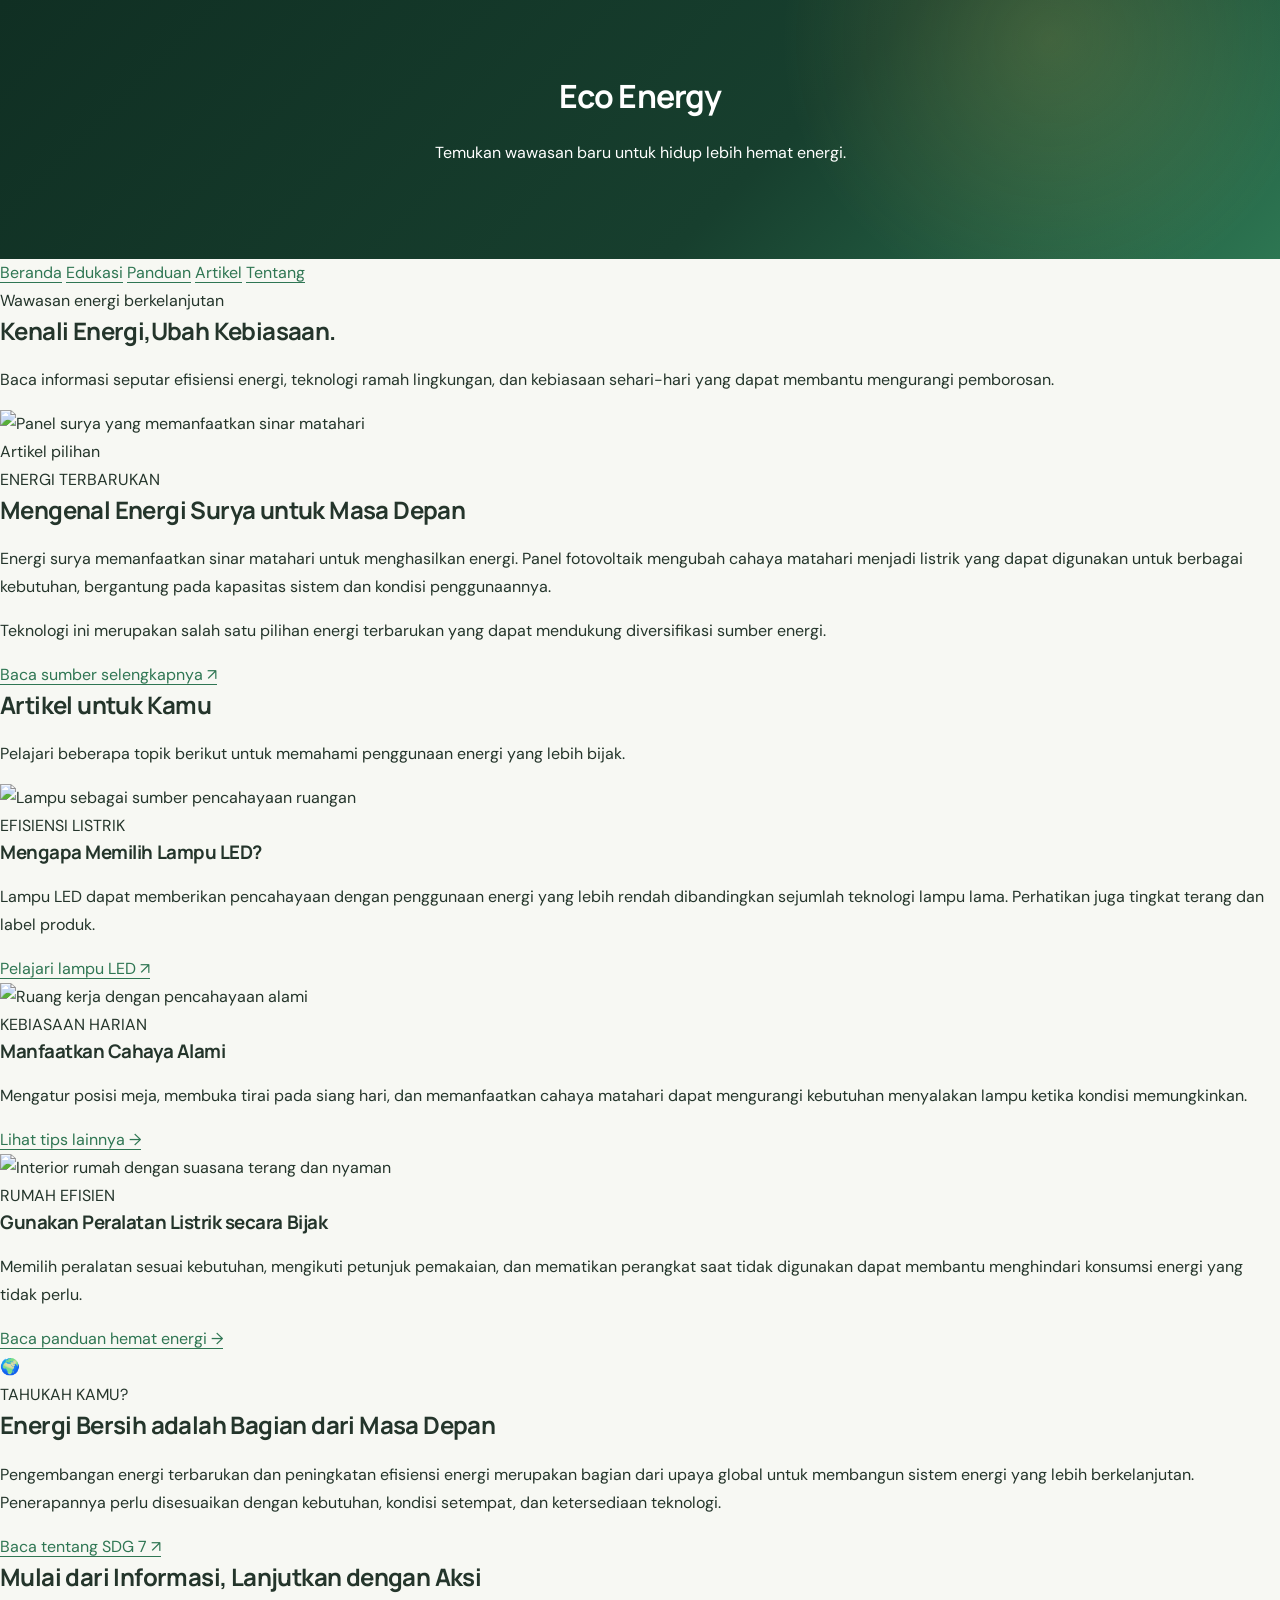
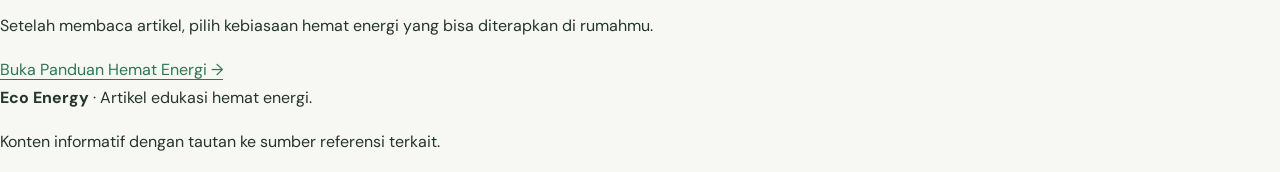
==== commit a6120b8c: "Update artikel.html" ====
--- a/artikel.html
+++ b/artikel.html
@@ -1,171 +1,171 @@
-```html
+
 <!DOCTYPE html>
 <html lang="id">
 <head>
     <meta charset="UTF-8">
     <meta name="viewport" content="width=device-width, initial-scale=1.0">
-    <title>Artikel Hemat Energi</title>
+    <meta name="description" content="Artikel edukasi tentang hemat listrik, lampu LED, energi surya, dan rumah ramah lingkungan.">
+    <meta name="theme-color" content="#173f2e">
+    <title>Artikel Hemat Energi | Eco Energy</title>
     <link rel="stylesheet" href="css/style.css">
 </head>
 <body>
 
     <header>
-        <h1>Hemat Energi</h1>
-        <p>Mulai dari kebiasaan sehari-hari untuk masa depan yang lebih baik.</p>
+        <h1>Eco Energy</h1>
+        <p>Temukan wawasan baru untuk hidup lebih hemat energi.</p>
     </header>
 
-    <nav>
+    <nav aria-label="Navigasi utama">
         <a href="index.html">Beranda</a>
         <a href="edukasi.html">Edukasi</a>
         <a href="panduan.html">Panduan</a>
-        <a href="artikel.html">Artikel</a>
+        <a href="artikel.html" aria-current="page">Artikel</a>
         <a href="tentang.html">Tentang</a>
     </nav>
 
-    <main class="halaman-artikel">
-
+    <main>
         <section class="artikel-hero">
-            <span class="label-hero">ARTIKEL LINGKUNGAN</span>
-            <h2>Kenapa Kita Perlu Menghemat Energi?</h2>
+            <span class="label-hero">Wawasan energi berkelanjutan</span>
+            <h2>Kenali Energi,<span>Ubah Kebiasaan.</span></h2>
             <p>
-                Listrik sudah menjadi bagian dari kehidupan sehari-hari.
-                Namun, masih banyak kebiasaan kecil yang membuat kita
-                menggunakan listrik lebih banyak dari yang diperlukan.
-                Yuk, mulai lebih bijak dalam menggunakan energi.
+                Baca informasi seputar efisiensi energi, teknologi ramah lingkungan,
+                dan kebiasaan sehari-hari yang dapat membantu mengurangi pemborosan.
             </p>
         </section>
 
         <section class="artikel-utama">
             <div class="artikel-gambar">
                 <img
-                    src="https://images.unsplash.com/photo-1473341304170-971dccb5ac1e?auto=format&fit=crop&w=1200&q=85"
-                    alt="Jaringan listrik untuk menyalurkan energi"
-                    loading="lazy"
-                >
-                <span class="artikel-label">ARTIKEL PILIHAN</span>
+                    src="https://images.unsplash.com/photo-1509391366360-2e959784a276?auto=format&fit=crop&w=1000&q=85"
+                    alt="Panel surya yang memanfaatkan sinar matahari"
+                    loading="lazy">
+                <span class="artikel-label">Artikel pilihan</span>
             </div>
 
             <div class="artikel-utama-isi">
-                <span class="artikel-kategori">HEMAT LISTRIK</span>
-                <h2>Hal Sederhana yang Bisa Dilakukan di Rumah</h2>
+                <span class="artikel-kategori">ENERGI TERBARUKAN</span>
+                <h2>Mengenal Energi Surya untuk Masa Depan</h2>
                 <p>
-                    Menghemat listrik sebenarnya tidak sulit.
-                    Kita bisa memulainya dengan mematikan lampu
-                    ketika meninggalkan ruangan, mencabut charger
-                    yang tidak digunakan, dan memanfaatkan cahaya
-                    matahari pada siang hari.
+                    Energi surya memanfaatkan sinar matahari untuk menghasilkan energi.
+                    Panel fotovoltaik mengubah cahaya matahari menjadi listrik yang
+                    dapat digunakan untuk berbagai kebutuhan, bergantung pada kapasitas
+                    sistem dan kondisi penggunaannya.
                 </p>
                 <p>
-                    Selain membantu mengurangi pemakaian listrik,
-                    kebiasaan tersebut juga bisa membuat tagihan
-                    listrik bulanan lebih terkendali. Yang penting,
-                    kita melakukannya secara rutin, bukan hanya
-                    sesekali.
+                    Teknologi ini merupakan salah satu pilihan energi terbarukan yang
+                    dapat mendukung diversifikasi sumber energi.
                 </p>
-                <a class="artikel-link" href="panduan.html">
-                    Lihat tips hemat listrik →
+                <a class="artikel-link"
+                   href="https://www.energy.gov/eere/solar/how-does-solar-work"
+                   target="_blank" rel="noopener noreferrer">
+                    Baca sumber selengkapnya ↗
                 </a>
             </div>
         </section>
 
         <section class="artikel-koleksi">
-            <h2>Artikel Lainnya</h2>
+            <h2>Artikel untuk Kamu</h2>
             <p class="section-description">
-                Ada beberapa hal menarik yang bisa kita pelajari
-                tentang energi dan lingkungan.
+                Pelajari beberapa topik berikut untuk memahami penggunaan energi
+                yang lebih bijak.
             </p>
 
             <div class="artikel-grid">
-
                 <article class="artikel-card">
                     <img
-                        src="https://images.unsplash.com/photo-1509391366360-2e959784a276?auto=format&fit=crop&w=800&q=85"
-                        alt="Panel surya di bawah sinar matahari"
-                        loading="lazy"
-                    >
+                        src="https://images.unsplash.com/photo-1507473885765-e6ed057f782c?auto=format&fit=crop&w=800&q=80"
+                        alt="Lampu sebagai sumber pencahayaan ruangan"
+                        loading="lazy">
                     <div class="artikel-card-isi">
-                        <span class="artikel-kategori">ENERGI ALTERNATIF</span>
-                        <h3>Bagaimana Panel Surya Menghasilkan Listrik?</h3>
+                        <span class="artikel-kategori">EFISIENSI LISTRIK</span>
+                        <h3>Mengapa Memilih Lampu LED?</h3>
                         <p>
-                            Panel surya memanfaatkan sinar matahari
-                            untuk menghasilkan listrik. Teknologi ini
-                            bisa menjadi pilihan sumber energi selain
-                            pembangkit listrik konvensional.
+                            Lampu LED dapat memberikan pencahayaan dengan penggunaan
+                            energi yang lebih rendah dibandingkan sejumlah teknologi
+                            lampu lama. Perhatikan juga tingkat terang dan label produk.
                         </p>
-                        <a class="artikel-link" href="edukasi.html">
-                            Baca selengkapnya →
+                        <a class="artikel-link"
+                           href="https://www.energy.gov/energysaver/led-lighting"
+                           target="_blank" rel="noopener noreferrer">
+                            Pelajari lampu LED ↗
                         </a>
                     </div>
                 </article>
 
                 <article class="artikel-card">
                     <img
-                        src="https://images.unsplash.com/photo-1473341304170-971dccb5ac1e?auto=format&fit=crop&w=800&q=85"
-                        alt="Menara jaringan listrik"
-                        loading="lazy"
-                    >
+                        src="https://images.unsplash.com/photo-1497366754035-f200968a6e72?auto=format&fit=crop&w=800&q=80"
+                        alt="Ruang kerja dengan pencahayaan alami"
+                        loading="lazy">
                     <div class="artikel-card-isi">
-                        <span class="artikel-kategori">KEHIDUPAN SEHARI-HARI</span>
-                        <h3>Kebiasaan yang Membuat Listrik Boros</h3>
+                        <span class="artikel-kategori">KEBIASAAN HARIAN</span>
+                        <h3>Manfaatkan Cahaya Alami</h3>
                         <p>
-                            Membiarkan lampu menyala atau televisi
-                            tetap hidup saat tidak digunakan adalah
-                            contoh kebiasaan yang bisa kita ubah
-                            mulai sekarang.
+                            Mengatur posisi meja, membuka tirai pada siang hari, dan
+                            memanfaatkan cahaya matahari dapat mengurangi kebutuhan
+                            menyalakan lampu ketika kondisi memungkinkan.
                         </p>
                         <a class="artikel-link" href="panduan.html">
-                            Lihat tipsnya →
+                            Lihat tips lainnya →
                         </a>
                     </div>
                 </article>
 
                 <article class="artikel-card">
                     <img
-                        src="https://images.unsplash.com/photo-1470071459604-3b5ec3a7fe05?auto=format&fit=crop&w=800&q=85"
-                        alt="Pemandangan perbukitan yang hijau"
-                        loading="lazy"
-                    >
+                        src="https://images.unsplash.com/photo-1494438639946-1ebd1d20bf85?auto=format&fit=crop&w=800&q=80"
+                        alt="Interior rumah dengan suasana terang dan nyaman"
+                        loading="lazy">
                     <div class="artikel-card-isi">
-                        <span class="artikel-kategori">LINGKUNGAN</span>
-                        <h3>Pengaruh Penggunaan Energi terhadap Lingkungan</h3>
+                        <span class="artikel-kategori">RUMAH EFISIEN</span>
+                        <h3>Gunakan Peralatan Listrik secara Bijak</h3>
                         <p>
-                            Penggunaan energi yang berlebihan dapat
-                            menambah beban lingkungan. Karena itu,
-                            menghemat energi bisa menjadi salah satu
-                            langkah kecil yang bermanfaat.
+                            Memilih peralatan sesuai kebutuhan, mengikuti petunjuk
+                            pemakaian, dan mematikan perangkat saat tidak digunakan
+                            dapat membantu menghindari konsumsi energi yang tidak perlu.
                         </p>
-                        <a class="artikel-link" href="edukasi.html">
-                            Pelajari lebih lanjut →
+                        <a class="artikel-link" href="panduan.html">
+                            Baca panduan hemat energi →
                         </a>
                     </div>
                 </article>
-
             </div>
         </section>
 
         <section class="fakta-energi">
-            <div class="fakta-ikon">🌱</div>
+            <div class="fakta-ikon" aria-hidden="true">🌍</div>
             <div>
-                <span class="artikel-kategori">COBA MULAI HARI INI</span>
-                <h2>Sudah Hemat Listrik Hari Ini?</h2>
+                <span class="artikel-kategori">TAHUKAH KAMU?</span>
+                <h2>Energi Bersih adalah Bagian dari Masa Depan</h2>
                 <p>
-                    Coba mulai dari satu hal sederhana, seperti
-                    mematikan lampu saat tidak diperlukan.
-                    Jika dilakukan setiap hari, kebiasaan kecil
-                    ini bisa menjadi bagian dari gaya hidup kita.
+                    Pengembangan energi terbarukan dan peningkatan efisiensi energi
+                    merupakan bagian dari upaya global untuk membangun sistem energi
+                    yang lebih berkelanjutan. Penerapannya perlu disesuaikan dengan
+                    kebutuhan, kondisi setempat, dan ketersediaan teknologi.
                 </p>
-                <a class="tombol" href="panduan.html">
-                    Lihat Panduan →
+                <a class="artikel-link"
+                   href="https://sdgs.un.org/goals/goal7"
+                   target="_blank" rel="noopener noreferrer">
+                    Baca tentang SDG 7 ↗
                 </a>
             </div>
         </section>
 
+        <section class="edukasi-cta">
+            <h2>Mulai dari Informasi, Lanjutkan dengan Aksi</h2>
+            <p>
+                Setelah membaca artikel, pilih kebiasaan hemat energi yang bisa
+                diterapkan di rumahmu.
+            </p>
+            <a class="tombol" href="panduan.html">Buka Panduan Hemat Energi →</a>
+        </section>
     </main>
 
     <footer>
-        <p>&copy; 2026 Hemat Energi | Website Edukasi tentang Penggunaan Energi</p>
+        <p><strong>Eco Energy</strong> · Artikel edukasi hemat energi.</p>
+        <p>Konten informatif dengan tautan ke sumber referensi terkait.</p>
     </footer>
 
 </body>
 </html>
-```
--- a/css/style.css
+++ b/css/style.css
@@ -1,1407 +1,90 @@
+@import url('https://fonts.googleapis.com/css2?family=DM+Sans:wght@400;500;600;700&family=Manrope:wght@400;500;600;700;800&display=swap');
+
+:root {
+    --forest: #173f2e;
+    --forest-dark: #102f23;
+    --green: #2f7653;
+    --green-light: #e5f0e2;
+    --sage: #dce9d7;
+    --ivory: #f7f8f3;
+    --white: #ffffff;
+    --ink: #24352b;
+    --muted: #66746a;
+    --line: #e2e9df;
+    --sun: #e6c65b;
+    --shadow: 0 10px 30px rgba(23, 63, 46, .07);
+    --shadow-hover: 0 18px 40px rgba(23, 63, 46, .13);
+    --radius: 20px;
+    --content-width: 1120px;
+}
+
+* {
+    box-sizing: border-box;
+}
+
+html {
+    scroll-behavior: smooth;
+    scroll-padding-top: 24px;
+}
 
 body {
     margin: 0;
-    font-family: Arial, sans-serif;
-    background-color: #f2f7f0;
-    color: #24352b;
-    line-height: 1.7;
+    background: var(--ivory);
+    color: var(--ink);
+    font-family: "DM Sans", "Segoe UI", Arial, sans-serif;
+    font-size: 16px;
+    line-height: 1.75;
+    -webkit-font-smoothing: antialiased;
 }
 
-header {
-    background-color: #176b45;
-    color: white;
-    text-align: center;
-    padding: 40px 20px;
+img {
+    display: block;
+    max-width: 100%;
 }
 
-header h1 {
-    margin: 0;
-    font-size: 40px;
+a {
+    color: var(--green);
+    text-underline-offset: 4px;
 }
 
-nav {
-    display: flex;
-    justify-content: center;
-    flex-wrap: wrap;
-    gap: 10px;
-    padding: 15px;
-    background-color: #104d34;
+h1, h2, h3, h4 {
+    margin-top: 0;
+    font-family: "Manrope", "DM Sans", Arial, sans-serif;
+    line-height: 1.3;
+    letter-spacing: -.025em;
 }
 
-nav a {
-    color: white;
-    text-decoration: none;
-    padding: 8px 14px;
-}
-
-nav a:hover {
-    background-color: #2b855b;
-}
-
-main {
-    max-width: 1000px;
-    margin: 30px auto;
-    padding: 0 20px;
-}
-
-section {
-    background-color: white;
-    padding: 25px;
-    margin-bottom: 20px;
-    border-radius: 12px;
-}
-
-section h2 {
-    color: #176b45;
-}
-
-footer {
-    background-color: #104d34;
-    color: white;
-    text-align: center;
-    padding: 18px;
-}
-
-@media (max-width: 600px) {
-    header h1 {
-        font-size: 30px;
-    }
-
-    nav {
-        flex-direction: column;
-        text-align: center;
-    }
-}
-
-.daftar-anggota {
-    list-style: none;
-    padding: 0;
-    margin-top: 20px;
-    display: grid;
-    grid-template-columns: repeat(2, minmax(0, 1fr));
-    gap: 15px;
-}
-
-.daftar-anggota li {
-    display: flex;
-    flex-direction: column;
-    gap: 5px;
-    padding: 16px;
-    background-color: #f2f7f0;
-    border-left: 4px solid #176b45;
-    border-radius: 8px;
-    overflow-wrap: anywhere;
-}
-
-.daftar-anggota strong {
-    color: #176b45;
-}
-
-.daftar-anggota span {
-    color: #526357;
-    font-size: 14px;
-}
-
-/* Tampilan pada layar HP */
-@media (max-width: 600px) {
-    .daftar-anggota {
-        grid-template-columns: 1fr;
-    }
-}
-
-
-/* =================================
-   DESAIN BARU: ECO GREEN MODERN
-================================= */
-
-/* Latar halaman lebih lembut */
-body {
-    background: linear-gradient(135deg, #f1f8f0, #e7f3e8);
-    color: #26382e;
-}
-
-/* Header dengan gradasi dan animasi */
-header {
-    background: linear-gradient(135deg, #105b3b, #21865a, #42a66b);
-    position: relative;
-    overflow: hidden;
-    padding: 55px 20px;
-    animation: fadeDown 0.8s ease both;
-}
-
-header h1 {
-    letter-spacing: 0.5px;
-    animation: fadeUp 0.8s ease 0.15s both;
-}
-
-header p {
-    animation: fadeUp 0.8s ease 0.3s both;
-}
-
-/* Navigasi lebih modern */
-nav {
-    background: #10452f;
-    position: relative;
-    z-index: 2;
-    box-shadow: 0 4px 15px rgba(0, 50, 25, 0.12);
-}
-
-nav a {
-    border-radius: 25px;
-    transition:
-        background-color 0.3s ease,
-        transform 0.3s ease,
-        color 0.3s ease;
-}
-
-nav a:hover {
-    background-color: #d6f5dc;
-    color: #105b3b;
-    transform: translateY(-3px);
-}
-
-/* Animasi masuk untuk bagian konten */
-main > section,
-main article section {
-    animation: fadeUp 0.7s ease both;
-}
-
-main > section:nth-child(2),
-main article section:nth-child(2) {
-    animation-delay: 0.12s;
-}
-
-main > section:nth-child(3),
-main article section:nth-child(3) {
-    animation-delay: 0.24s;
-}
-
-main > section:nth-child(4),
-main article section:nth-child(4) {
-    animation-delay: 0.36s;
-}
-
-main > section:nth-child(5),
-main article section:nth-child(5) {
-    animation-delay: 0.48s;
-}
-
-/* Kartu dengan efek mengambang */
-section {
-    border: 1px solid rgba(23, 107, 69, 0.07);
-    border-radius: 18px;
-    box-shadow: 0 8px 25px rgba(22, 75, 43, 0.06);
-    transition:
-        transform 0.3s ease,
-        box-shadow 0.3s ease;
-}
-
-main > section:hover,
-main article section:hover {
-    transform: translateY(-5px);
-    box-shadow: 0 14px 30px rgba(22, 75, 43, 0.12);
-}
-
-section h2 {
-    color: #176b45;
-    line-height: 1.35;
-}
-
-/* Daftar tips lebih enak dibaca */
-main li {
-    margin-bottom: 10px;
-    line-height: 1.8;
-}
-
-/* Tombol lebih menarik */
-.tombol {
-    border-radius: 30px;
-    padding: 12px 24px;
-    box-shadow: 0 5px 14px rgba(23, 107, 69, 0.2);
-    transition: transform 0.3s ease, box-shadow 0.3s ease;
-}
-
-.tombol:hover {
-    transform: translateY(-3px);
-    box-shadow: 0 9px 20px rgba(23, 107, 69, 0.25);
-}
-
-/* Animasi footer */
-footer {
-    background: linear-gradient(135deg, #10452f, #176b45);
-    margin-top: 35px;
-}
-
-/* Definisi animasi */
-@keyframes fadeUp {
-    from {
-        opacity: 0;
-        transform: translateY(22px);
-    }
-
-    to {
-        opacity: 1;
-        transform: translateY(0);
-    }
-}
-
-@keyframes fadeDown {
-    from {
-        opacity: 0;
-        transform: translateY(-18px);
-    }
-
-    to {
-        opacity: 1;
-        transform: translateY(0);
-    }
-}
-
-/* Tetap nyaman untuk pengguna yang
-   mengurangi animasi */
-@media (prefers-reduced-motion: reduce) {
-    *,
-    *::before,
-    *::after {
-        animation-duration: 0.01ms !important;
-        animation-iteration-count: 1 !important;
-        transition-duration: 0.01ms !important;
-    }
-}
-
-/* Responsif untuk HP */
-@media (max-width: 600px) {
-    header {
-        padding: 38px 18px;
-    }
-
-    header h1 {
-        font-size: 30px;
-    }
-
-    main {
-        padding: 0 14px;
-    }
-
-    section {
-        border-radius: 14px;
-        padding: 20px;
-    }
-
-    main > section:hover,
-    main article section:hover {
-        transform: translateY(-2px);
-    }
-}
-
-/* ===== BERANDA MODERN ===== */
-
-.hero {
-    display: grid;
-    grid-template-columns: 1.1fr 0.9fr;
-    align-items: center;
-    gap: 35px;
-    padding: 38px;
-    background: linear-gradient(135deg, #ffffff, #e5f5e7);
-    overflow: hidden;
-}
-
-.hero-content h2 {
-    color: #174d35;
-    font-size: clamp(30px, 4vw, 48px);
-    line-height: 1.2;
-    margin: 18px 0;
-}
-
-.hero-content h2 span {
-    display: block;
-    color: #278052;
-}
-
-.hero-content > p {
-    color: #526357;
-    margin-bottom: 24px;
-}
-
-.label-hero {
-    display: inline-block;
-    color: #176b45;
-    background: #d9f1dc;
-    border-radius: 30px;
-    padding: 7px 13px;
-    font-size: 12px;
-    font-weight: bold;
-    letter-spacing: 0.7px;
-}
-
-.hero-actions {
-    display: flex;
-    gap: 12px;
-    flex-wrap: wrap;
-}
-
-.tombol-sekunder {
-    background: white;
-    color: #176b45;
-    border: 1px solid #b9d9bf;
-    box-shadow: none;
-}
-
-.tombol-sekunder:hover {
-    background: #e6f4e8;
-}
-
-.hero-visual {
-    position: relative;
-    min-width: 0;
-}
-
-.hero-visual img {
-    display: block;
-    width: 100%;
-    height: 350px;
-    object-fit: cover;
-    border-radius: 22px;
-    box-shadow: 0 15px 35px rgba(20, 75, 43, 0.16);
-}
-
-.hero-caption {
-    position: absolute;
-    left: 12px;
-    right: 12px;
-    bottom: 12px;
-    display: flex;
-    align-items: center;
-    gap: 12px;
-    padding: 14px;
-    border-radius: 14px;
-    background: rgba(255, 255, 255, 0.94);
-}
-
-.hero-caption > span {
-    font-size: 28px;
-}
-
-.hero-caption p {
-    margin: 3px 0 0;
-    font-size: 13px;
-    color: #526357;
-}
-
-.intro-section {
-    text-align: center;
-    background: transparent;
-    box-shadow: none;
-    border: none;
-    max-width: 750px;
-    margin: 45px auto 25px;
-}
-
-.intro-section h2,
-.fitur-section > h2,
-.cta-section h2 {
-    font-size: clamp(25px, 3vw, 34px);
-    color: #174d35;
-}
-
-.section-description {
-    color: #526357;
-    margin-bottom: 25px;
-}
-
-.fitur-section {
-    background: transparent;
-    box-shadow: none;
-    border: none;
-    text-align: center;
-}
-
-.fitur-grid {
-    display: grid;
-    grid-template-columns: repeat(3, minmax(0, 1fr));
-    gap: 20px;
-    margin-top: 28px;
-}
-
-.fitur-card {
-    text-align: left;
-    background: white;
-    padding: 25px;
-    border: 1px solid #e0eee1;
-    border-radius: 18px;
-    box-shadow: 0 8px 25px rgba(22, 75, 43, 0.06);
-    transition: transform 0.3s ease, box-shadow 0.3s ease;
-}
-
-.fitur-card:hover {
-    transform: translateY(-7px);
-    box-shadow: 0 15px 30px rgba(22, 75, 43, 0.13);
-}
-
-.fitur-icon {
-    display: grid;
-    place-items: center;
-    width: 58px;
-    height: 58px;
-    background: #e4f5e5;
-    border-radius: 16px;
-    font-size: 28px;
-}
-
-.fitur-card h3 {
-    color: #176b45;
-    margin-top: 18px;
-}
-
-.fitur-card p {
-    color: #526357;
-    font-size: 14px;
-}
-
-.fitur-card a {
-    display: inline-block;
-    margin-top: 8px;
-    color: #176b45;
-    font-weight: bold;
-    text-decoration: none;
-}
-
-.fitur-card a:hover {
-    text-decoration: underline;
-}
-
-.cta-section {
-    text-align: center;
-    background: linear-gradient(135deg, #dff4e1, #f5fbf3);
-    border: 1px solid #d2ead5;
-    padding: 35px;
-}
-
-.cta-section p {
-    margin-bottom: 22px;
-}
-
-/* Responsif untuk tablet dan HP */
-@media (max-width: 800px) {
-    .hero {
-        grid-template-columns: 1fr;
-        padding: 25px;
-    }
-
-    .hero-visual img {
-        height: 300px;
-    }
-
-    .fitur-grid {
-        grid-template-columns: 1fr;
-    }
-}
-
-@media (max-width: 600px) {
-    .hero {
-        padding: 20px;
-    }
-
-    .hero-visual img {
-        height: 230px;
-    }
-
-    .hero-actions {
-        flex-direction: column;
-    }
-
-    .hero-actions .tombol {
-        text-align: center;
-    }
-
-    .intro-section {
-        margin-top: 25px;
-    }
-
-    .cta-section {
-        padding: 25px 18px;
-    }
-}
-
-/* ===== HALAMAN EDUKASI ===== */
-
-.edukasi-hero {
-    text-align: center;
-    padding: 45px 30px;
-    background: linear-gradient(135deg, #dff4e3, #ffffff, #e7f5e9);
-}
-
-.edukasi-hero h2 {
-    font-size: clamp(30px, 4vw, 44px);
-    color: #174d35;
-    line-height: 1.2;
-}
-
-.edukasi-hero h2 span {
-    display: block;
-    color: #278052;
-}
-
-.edukasi-hero p {
-    max-width: 720px;
-    margin: 0 auto;
-    color: #526357;
-}
-
-.edukasi-intro,
-.dampak-section,
-.sdg-section {
-    background: transparent;
-    border: none;
-    box-shadow: none;
-}
-
-.edukasi-intro > h2,
-.dampak-section > h2,
-.sdg-section > h2 {
-    text-align: center;
-    font-size: clamp(24px, 3vw, 32px);
-}
-
-.edukasi-intro > p {
-    max-width: 720px;
-    margin: 0 auto 25px;
-    text-align: center;
-    color: #526357;
-}
-
-.edukasi-grid {
-    display: grid;
-    grid-template-columns: repeat(3, minmax(0, 1fr));
-    gap: 20px;
-    margin-top: 28px;
-}
-
-.edukasi-card {
-    background: white;
-    padding: 25px;
-    border-radius: 18px;
-    border: 1px solid #deeee0;
-    box-shadow: 0 8px 24px rgba(22, 75, 43, 0.06);
-    transition: transform 0.3s ease, box-shadow 0.3s ease;
-}
-
-.edukasi-card:hover {
-    transform: translateY(-7px);
-    box-shadow: 0 15px 30px rgba(22, 75, 43, 0.12);
-}
-
-.edukasi-icon {
-    display: grid;
-    place-items: center;
-    width: 60px;
-    height: 60px;
-    border-radius: 17px;
-    background: #e3f5e5;
-    font-size: 30px;
-}
-
-.edukasi-card h3,
-.dampak-card h3,
-.sdg-card h3 {
-    color: #176b45;
-}
-
-.edukasi-card p,
-.dampak-card p,
-.sdg-card p {
-    color: #526357;
-    font-size: 14px;
-}
-
-.dampak-grid {
-    display: grid;
-    grid-template-columns: repeat(3, minmax(0, 1fr));
-    gap: 18px;
-}
-
-.dampak-card {
-    display: flex;
-    align-items: flex-start;
-    gap: 14px;
-    background: white;
-    padding: 20px;
-    border-radius: 16px;
-    box-shadow: 0 7px 22px rgba(22, 75, 43, 0.06);
-}
-
-.dampak-card > span {
-    font-size: 28px;
-}
-
-.dampak-card h3 {
+p {
     margin-top: 0;
 }
 
-.sdg-grid {
-    display: grid;
-    grid-template-columns: repeat(2, minmax(0, 1fr));
-    gap: 20px;
+button, input, textarea, select {
+    font: inherit;
 }
 
-.sdg-card {
-    display: flex;
-    align-items: flex-start;
-    gap: 18px;
-    background: white;
-    border: 1px solid #deeee0;
-    border-radius: 18px;
-    padding: 22px;
-    box-shadow: 0 7px 22px rgba(22, 75, 43, 0.06);
+::selection {
+    background: var(--sage);
+    color: var(--forest-dark);
 }
 
-.sdg-number {
-    display: grid;
-    place-items: center;
-    flex-shrink: 0;
-    width: 58px;
-    height: 58px;
-    border-radius: 13px;
-    background: #d6a92c;
-    color: white;
-    font-size: 26px;
-    font-weight: bold;
+/* HEADER */
+header {
+    position: relative;
+    isolation: isolate;
+    overflow: hidden;
+    padding: clamp(42px, 6vw, 76px) 24px;
+    text-align: center;
+    color: var(--white);
+    background:
+        radial-gradient(circle at 82% 15%, rgba(230, 198, 91, .18), transparent 25%),
+        linear-gradient(135deg, var(--forest-dark), var(--forest) 60%, #2d7652);
 }
 
-.sdg-13 {
-    background: #3b8d50;
-}
-
-.sdg-card h3 {
-    margin-top: 4px;
-}
-
-.sumber-sdg {
-    text-align: center;
-    font-size: 13px;
-    margin-top: 22px;
-}
-
-.sumber-sdg a {
-    color: #176b45;
-}
-
-.edukasi-cta {
-    text-align: center;
-    padding: 35px 25px;
-    background: linear-gradient(135deg, #dff4e1, #f7fbf5);
-}
-
-.edukasi-cta h2 {
-    font-size: clamp(24px, 3vw, 32px);
-}
-
-.edukasi-cta p {
-    margin-bottom: 22px;
-}
-
-/* Responsivitas Edukasi */
-@media (max-width: 800px) {
-    .edukasi-grid,
-    .dampak-grid {
-        grid-template-columns: repeat(2, minmax(0, 1fr));
-    }
-
-    .sdg-grid {
-        grid-template-columns: 1fr;
-    }
-}
-
-@media (max-width: 600px) {
-    .edukasi-hero {
-        padding: 30px 18px;
-    }
-
-    .edukasi-grid,
-    .dampak-grid {
-        grid-template-columns: 1fr;
-    }
-
-    .edukasi-card,
-    .dampak-card,
-    .sdg-card {
-        padding: 19px;
-    }
-}
-
-/* ===== HALAMAN PANDUAN ===== */
-
-.panduan-hero {
-    text-align: center;
-    padding: 45px 30px;
-    background: linear-gradient(135deg, #dff4e3, #ffffff, #e7f5e9);
-}
-
-.panduan-hero h2 {
-    color: #174d35;
-    font-size: clamp(29px, 4vw, 43px);
-    line-height: 1.25;
-}
-
-.panduan-hero h2 span {
-    display: block;
-    color: #278052;
-}
-
-.panduan-hero p {
-    max-width: 700px;
-    margin: 0 auto;
-    color: #526357;
-}
-
-.panduan-intro,
-.tantangan-section {
-    background: transparent;
-    border: none;
-    box-shadow: none;
-}
-
-.panduan-intro > h2,
-.tantangan-section > h2 {
-    text-align: center;
-    font-size: clamp(25px, 3vw, 32px);
-}
-
-.panduan-intro > .section-description,
-.tantangan-section > p {
-    text-align: center;
-    color: #526357;
-}
-
-.langkah-list {
-    display: grid;
-    gap: 18px;
-    margin-top: 28px;
-}
-
-.langkah-card {
-    display: grid;
-    grid-template-columns: 48px 58px minmax(0, 1fr);
-    align-items: start;
-    gap: 18px;
-    padding: 24px;
-    background: white;
-    border: 1px solid #deeee0;
-    border-radius: 18px;
-    box-shadow: 0 7px 22px rgba(22, 75, 43, 0.06);
-    transition: transform 0.3s ease, box-shadow 0.3s ease;
-}
-
-.langkah-card:hover {
-    transform: translateX(5px);
-    box-shadow: 0 13px 28px rgba(22, 75, 43, 0.12);
-}
-
-.langkah-nomor {
-    color: #278052;
-    font-size: 22px;
-    font-weight: bold;
-    padding-top: 8px;
-}
-
-.langkah-icon {
-    display: grid;
-    place-items: center;
-    width: 58px;
-    height: 58px;
-    background: #e3f5e5;
-    border-radius: 16px;
-    font-size: 28px;
-}
-
-.langkah-isi h3 {
-    color: #176b45;
-    margin: 3px 0 8px;
-}
-
-.langkah-isi p {
-    color: #526357;
-    margin-top: 0;
-}
-
-.langkah-tag {
-    display: inline-block;
-    padding: 5px 11px;
-    border-radius: 20px;
-    background: #e5f5e7;
-    color: #176b45;
-    font-size: 12px;
-    font-weight: bold;
-}
-
-.tantangan-section {
-    padding: 30px;
-    border-radius: 20px;
-    background: linear-gradient(135deg, #e3f5e5, #f8fcf6);
-}
-
-.misi-list {
-    max-width: 650px;
-    margin: 25px auto;
-    display: grid;
-    gap: 12px;
-}
-
-.misi-item {
-    display: flex;
-    align-items: flex-start;
-    gap: 12px;
-    padding: 16px;
-    border-radius: 12px;
-    background: white;
-    border: 1px solid #d9ebdc;
-    cursor: pointer;
-    transition: background-color 0.2s ease;
-}
-
-.misi-item:hover {
-    background: #f1faf1;
-}
-
-.misi-item input {
-    width: 18px;
-    height: 18px;
-    margin-top: 4px;
-    accent-color: #176b45;
-    flex-shrink: 0;
-}
-
-.misi-item input:checked + span {
-    color: #64806b;
-    text-decoration: line-through;
-}
-
-.misi-catatan {
-    font-size: 13px;
-    font-style: italic;
-}
-
-.panduan-cta {
-    text-align: center;
-    padding: 32px 24px;
-    background: white;
-    border: 1px solid #deeee0;
-}
-
-.panduan-cta h2 {
-    color: #174d35;
-}
-
-/* Responsivitas halaman Panduan */
-@media (max-width: 600px) {
-    .panduan-hero {
-        padding: 30px 18px;
-    }
-
-    .langkah-card {
-        grid-template-columns: 38px minmax(0, 1fr);
-        gap: 12px;
-        padding: 18px;
-    }
-
-    .langkah-nomor {
-        grid-row: 1;
-        grid-column: 1;
-    }
-
-    .langkah-icon {
-        grid-column: 1;
-        grid-row: 2;
-        width: 38px;
-        height: 38px;
-        font-size: 21px;
-    }
-
-    .langkah-isi {
-        grid-column: 2;
-        grid-row: 1 / span 2;
-        min-width: 0;
-    }
-
-    .tantangan-section {
-        padding: 22px 16px;
-    }
-}
-
-/* ===== HALAMAN ARTIKEL ===== */
-
-.artikel-hero {
-    text-align: center;
-    padding: 42px 30px;
-    background: linear-gradient(135deg, #dff4e3, #ffffff, #e7f5e9);
-}
-
-.artikel-hero h2 {
-    max-width: 800px;
-    margin: 20px auto 14px;
-    color: #174d35;
-    font-size: clamp(30px, 4vw, 43px);
-    line-height: 1.25;
-}
-
-.artikel-hero p {
-    max-width: 680px;
-    margin: 0 auto;
-    color: #526357;
-}
-
-.artikel-utama {
-    display: grid;
-    grid-template-columns: 1fr 1fr;
-    gap: 28px;
-    align-items: center;
-    padding: 24px;
-}
-
-.artikel-gambar {
-    position: relative;
-    min-width: 0;
-}
-
-.artikel-gambar img {
-    display: block;
-    width: 100%;
-    height: 350px;
-    object-fit: cover;
-    border-radius: 16px;
-}
-
-.artikel-label {
+header::after {
+    content: "";
     position: absolute;
-    left: 14px;
-    top: 14px;
-    padding: 7px 12px;
-    border-radius: 20px;
-    background: #176b45;
-    color: white;
-    font-size: 11px;
-    font-weight: bold;
-    letter-spacing: 0.5px;
-}
-
-.artikel-kategori {
-    color: #278052;
-    font-size: 11px;
-    font-weight: bold;
-    letter-spacing: 1px;
-}
-
-.artikel-utama-isi h2 {
-    color: #174d35;
-    font-size: clamp(25px, 3vw, 34px);
-    line-height: 1.3;
-}
-
-.artikel-utama-isi p {
-    color: #526357;
-    font-size: 14px;
-}
-
-.artikel-link {
-    display: inline-block;
-    margin-top: 10px;
-    color: #176b45;
-    font-weight: bold;
-    text-decoration: none;
-}
-
-.artikel-link:hover {
-    text-decoration: underline;
-}
-
-.artikel-koleksi {
-    background: transparent;
-    border: none;
-    box-shadow: none;
-}
-
-.artikel-koleksi > h2,
-.artikel-koleksi > .section-description {
-    text-align: center;
-}
-
-.artikel-koleksi > h2 {
-    font-size: clamp(25px, 3vw, 32px);
-    color: #174d35;
-}
-
-.section-description {
-    color: #526357;
-}
-
-.artikel-grid {
-    display: grid;
-    grid-template-columns: repeat(3, minmax(0, 1fr));
-    gap: 20px;
-    margin-top: 28px;
-}
-
-.artikel-card {
-    overflow: hidden;
-    min-width: 0;
-    padding: 0;
-    background: white;
-    border: 1px solid #deeee0;
-    border-radius: 18px;
-    box-shadow: 0 7px 22px rgba(22, 75, 43, 0.06);
-    transition: transform 0.3s ease, box-shadow 0.3s ease;
-}
-
-.artikel-card:hover {
-    transform: translateY(-7px);
-    box-shadow: 0 15px 30px rgba(22, 75, 43, 0.13);
-}
-
-.artikel-card img {
-    display: block;
-    width: 100%;
-    height: 190px;
-    object-fit: cover;
-}
-
-.artikel-card-isi {
-    padding: 20px;
-}
-
-.artikel-card h3 {
-    color: #176b45;
-    line-height: 1.4;
-}
-
-.artikel-card p {
-    color: #526357;
-    font-size: 14px;
-}
-
-.fakta-energi {
-    display: grid;
-    grid-template-columns: 85px minmax(0, 1fr);
-    align-items: start;
-    gap: 22px;
-    padding: 30px;
-    background: linear-gradient(135deg, #e0f4e3, #f8fcf6);
-    border: 1px solid #d2ead5;
-    border-radius: 18px;
-}
-
-.fakta-ikon {
-    display: grid;
-    place-items: center;
-    width: 78px;
-    height: 78px;
-    border-radius: 22px;
-    background: white;
-    font-size: 38px;
-}
-
-.fakta-energi h2 {
-    color: #174d35;
-}
-
-.fakta-energi p {
-    color: #526357;
-}
-
-@media (max-width: 800px) {
-    .artikel-utama {
-        grid-template-columns: 1fr;
-    }
-
-    .artikel-grid {
-        grid-template-columns: repeat(2, minmax(0, 1fr));
-    }
-
-    .artikel-gambar img {
-        height: 280px;
-    }
-}
-
-@media (max-width: 600px) {
-    .artikel-hero {
-        padding: 30px 18px;
-    }
-
-    .artikel-utama {
-        padding: 16px;
-    }
-
-    .artikel-gambar img {
-        height: 220px;
-    }
-
-    .artikel-grid {
-        grid-template-columns: 1fr;
-    }
-
-    .artikel-card img {
-        height: 210px;
-    }
-
-    .fakta-energi {
-        grid-template-columns: 1fr;
-        padding: 22px;
-    }
-}
-
-/* ===== HALAMAN TENTANG ===== */
-
-.tentang-hero {
-    text-align: center;
-    padding: 45px 30px;
-    background: linear-gradient(135deg, #dff4e3, #ffffff, #e7f5e9);
-}
-
-.tentang-hero h2 {
-    max-width: 850px;
-    margin: 20px auto;
-    color: #174d35;
-    font-size: clamp(29px, 4vw, 43px);
-    line-height: 1.25;
-}
-
-.tentang-hero h2 span {
-    display: block;
-    color: #278052;
-}
-
-.tentang-hero p {
-    max-width: 700px;
-    margin: 0 auto;
-    color: #526357;
-}
-
-.tentang-intro {
-    text-align: center;
-    max-width: 800px;
-    margin: 30px auto;
-    background: white;
-    border: 1px solid #deeee0;
-}
-
-.tentang-icon {
-    display: grid;
-    place-items: center;
-    width: 76px;
-    height: 76px;
-    margin: 0 auto 18px;
-    border-radius: 23px;
-    background: #e3f5e5;
-    font-size: 38px;
-}
-
-.tentang-intro h2,
-.tujuan-section > h2,
-.tim-section > h2,
-.referensi-section > h2 {
-    color: #174d35;
-    font-size: clamp(24px, 3vw, 32px);
-}
-
-.tentang-intro p {
-    color: #526357;
-}
-
-.tujuan-section,
-.tim-section {
-    background: transparent;
-    border: none;
-    box-shadow: none;
-}
-
-.tujuan-section > h2,
-.tim-section > h2,
-.tujuan-section > .section-description,
-.tim-section > .section-description {
-    text-align: center;
-}
-
-.tujuan-grid {
-    display: grid;
-    grid-template-columns: repeat(3, minmax(0, 1fr));
-    gap: 20px;
-    margin-top: 28px;
-}
-
-.tujuan-card {
-    padding: 24px;
-    background: white;
-    border: 1px solid #deeee0;
-    border-radius: 18px;
-    box-shadow: 0 7px 22px rgba(22, 75, 43, 0.06);
-    transition: transform 0.3s ease, box-shadow 0.3s ease;
-}
-
-.tujuan-card:hover,
-.anggota-card:hover {
-    transform: translateY(-6px);
-    box-shadow: 0 14px 28px rgba(22, 75, 43, 0.12);
-}
-
-.tujuan-icon {
-    display: grid;
-    place-items: center;
-    width: 58px;
-    height: 58px;
-    border-radius: 17px;
-    background: #e3f5e5;
-    font-size: 29px;
-}
-
-.tujuan-card h3 {
-    color: #176b45;
-}
-
-.tujuan-card p {
-    color: #526357;
-    font-size: 14px;
-}
-
-.tim-grid {
-    display: grid;
-    grid-template-columns: repeat(2, minmax(0, 1fr));
-    gap: 20px;
-    margin-top: 28px;
-}
-
-.anggota-card {
-    min-width: 0;
-    text-align: center;
-    padding: 25px 20px;
-    background: white;
-    border: 1px solid #deeee0;
-    border-radius: 18px;
-    box-shadow: 0 7px 22px rgba(22, 75, 43, 0.06);
-    transition: transform 0.3s ease, box-shadow 0.3s ease;
-}
-
-.avatar-anggota {
-    display: grid;
-    place-items: center;
-    width: 72px;
-    height: 72px;
-    margin: 0 auto 15px;
-    border-radius: 50%;
-    background: linear-gradient(135deg, #dff4e3, #b9e4c0);
-    font-size: 34px;
-}
-
-.anggota-label {
-    color: #278052;
-    font-size: 11px;
-    font-weight: bold;
-    letter-spacing: 1px;
-}
-
-.anggota-card h3 {
-    color: #174d35;
-    overflow-wrap: anywhere;
-    line-height: 1.5;
-}
-
-.anggota-card p {
-    margin-bottom: 0;
-    color: #526357;
-    font-size: 14px;
-}
-
-.referensi-section {
-    background: white;
-    border: 1px solid #deeee0;
-}
-
-.referensi-section > p {
-    color: #526357;
-}
-
-.referensi-item {
-    display: flex;
-    align-items: center;
-    gap: 14px;
-    margin-top: 13px;
-    padding: 16px;
-    border: 1px solid #deeee0;
-    border-radius: 12px;
-    color: #26382e;
-    text-decoration: none;
-    transition: background-color 0.25s ease,
-                transform 0.25s ease;
-}
-
-.referensi-item:hover {
-    background: #f0f8ef;
-    transform: translateX(4px);
-}
-
-.referensi-item > span:first-child {
-    font-size: 25px;
-}
-
-.referensi-item > div {
-    flex: 1;
-    min-width: 0;
-}
-
-.referensi-item strong {
-    color: #176b45;
-}
-
-.referensi-item p {
-    margin: 4px 0 0;
-    color: #526357;
-    font-size: 13px;
-}
-
-.referensi-panah {
-    color: #278052;
-    font-size: 20px;
-}
-
-.tentang-cta {
-    text-align: center;
-    padding: 35px 25px;
-    background: linear-gradient(135deg, #dff4e1, #f7fbf5);
-    border: 1px solid #d2ead5;
-}
-
-.tentang-cta h2 {
-    color: #174d35;
-    font-size: clamp(24px, 3vw, 32px);
-}
-
-.tentang-cta p {
-    color: #526357;
-    margin-bottom: 22px;
-}
-
-@media (max-width: 800px) {
-    .tujuan-grid {
-        grid-template-columns: repeat(2, minmax(0, 1fr));
-    }
-}
-
-@media (max-width: 600px) {
-    .tentang-hero {
-        padding: 30px 18px;
-    }
-
-    .tujuan-grid,
-    .tim-grid {
-        grid-template-columns: 1fr;
-    }
-
-    .tentang-intro,
-    .tujuan-card,
-    .anggota-card {
-        padding: 20px;
-    }
-
-    .referensi-item {
-        padding: 13px;
-        gap: 10px;
-    }
-}
+    z-index: -1;
+    width: 320px;
+    height: 320px;
+    right: -100px;
+    bottom: -200px;
